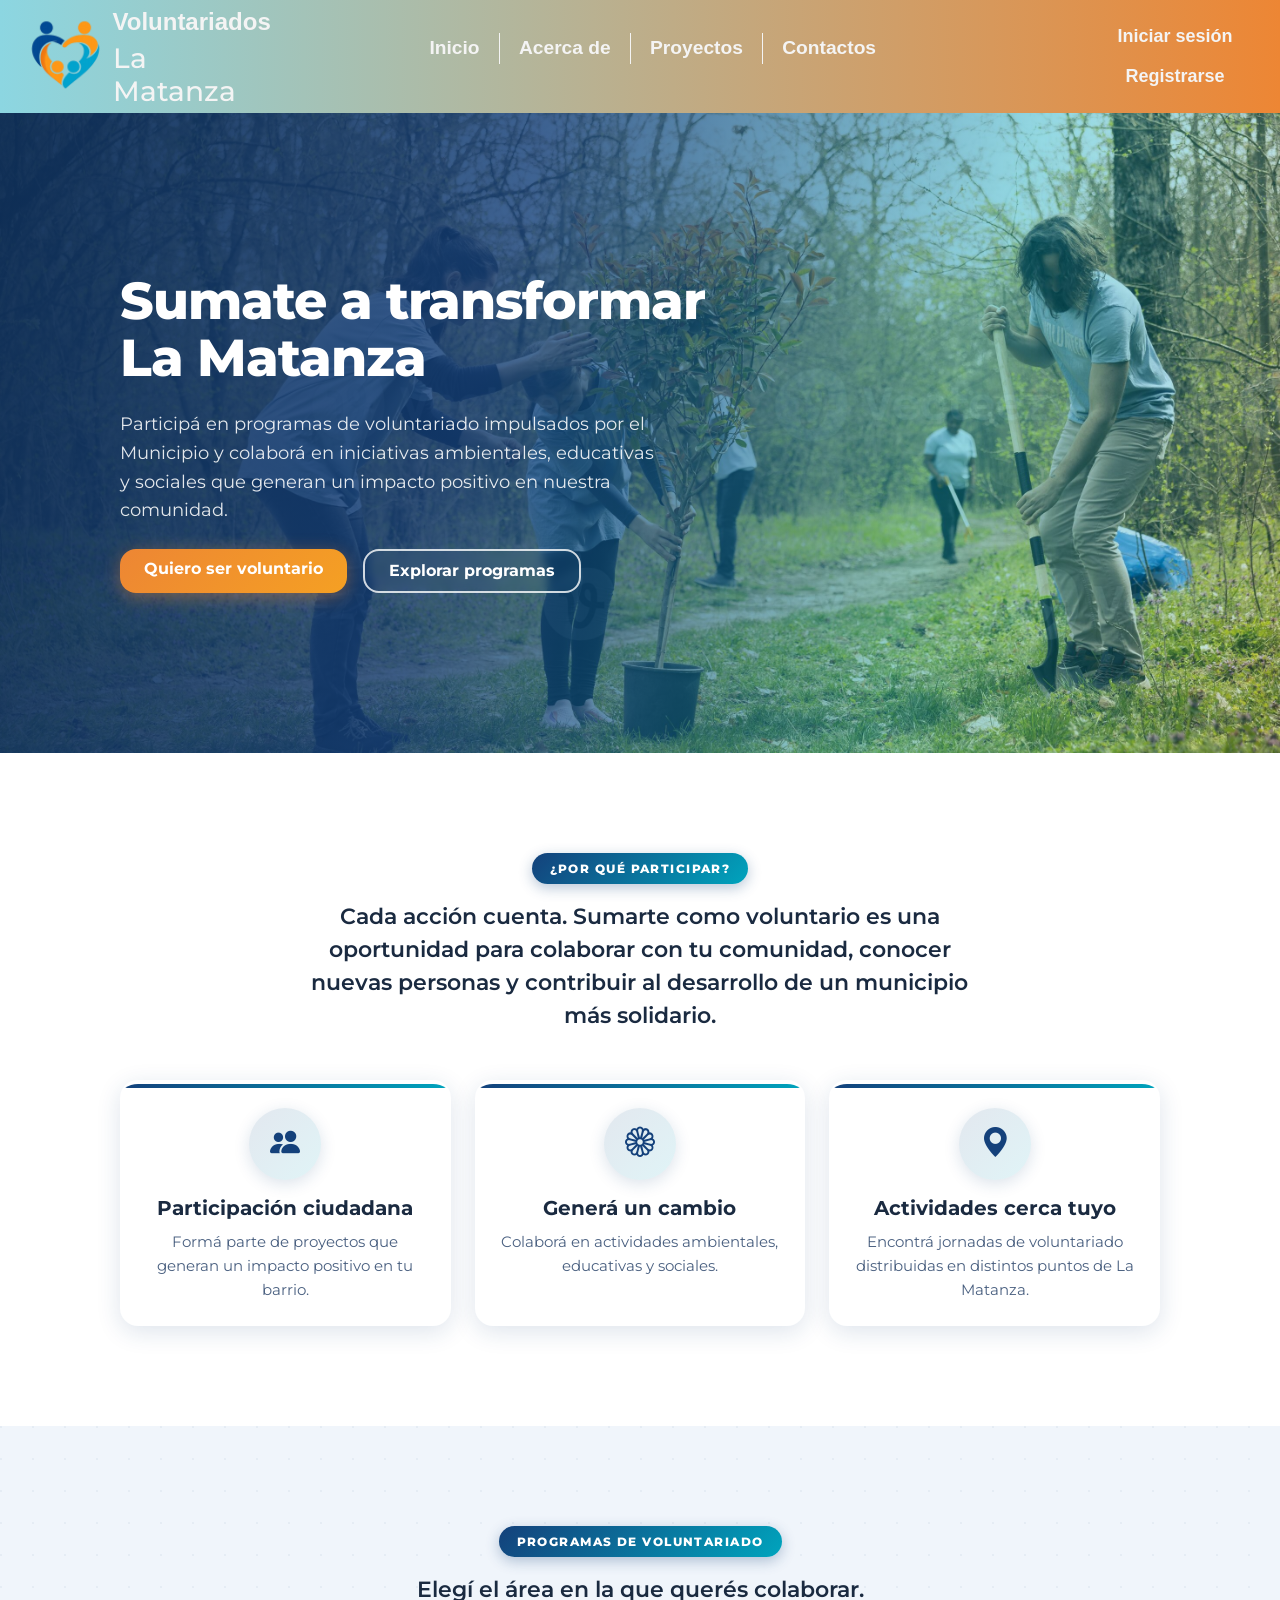
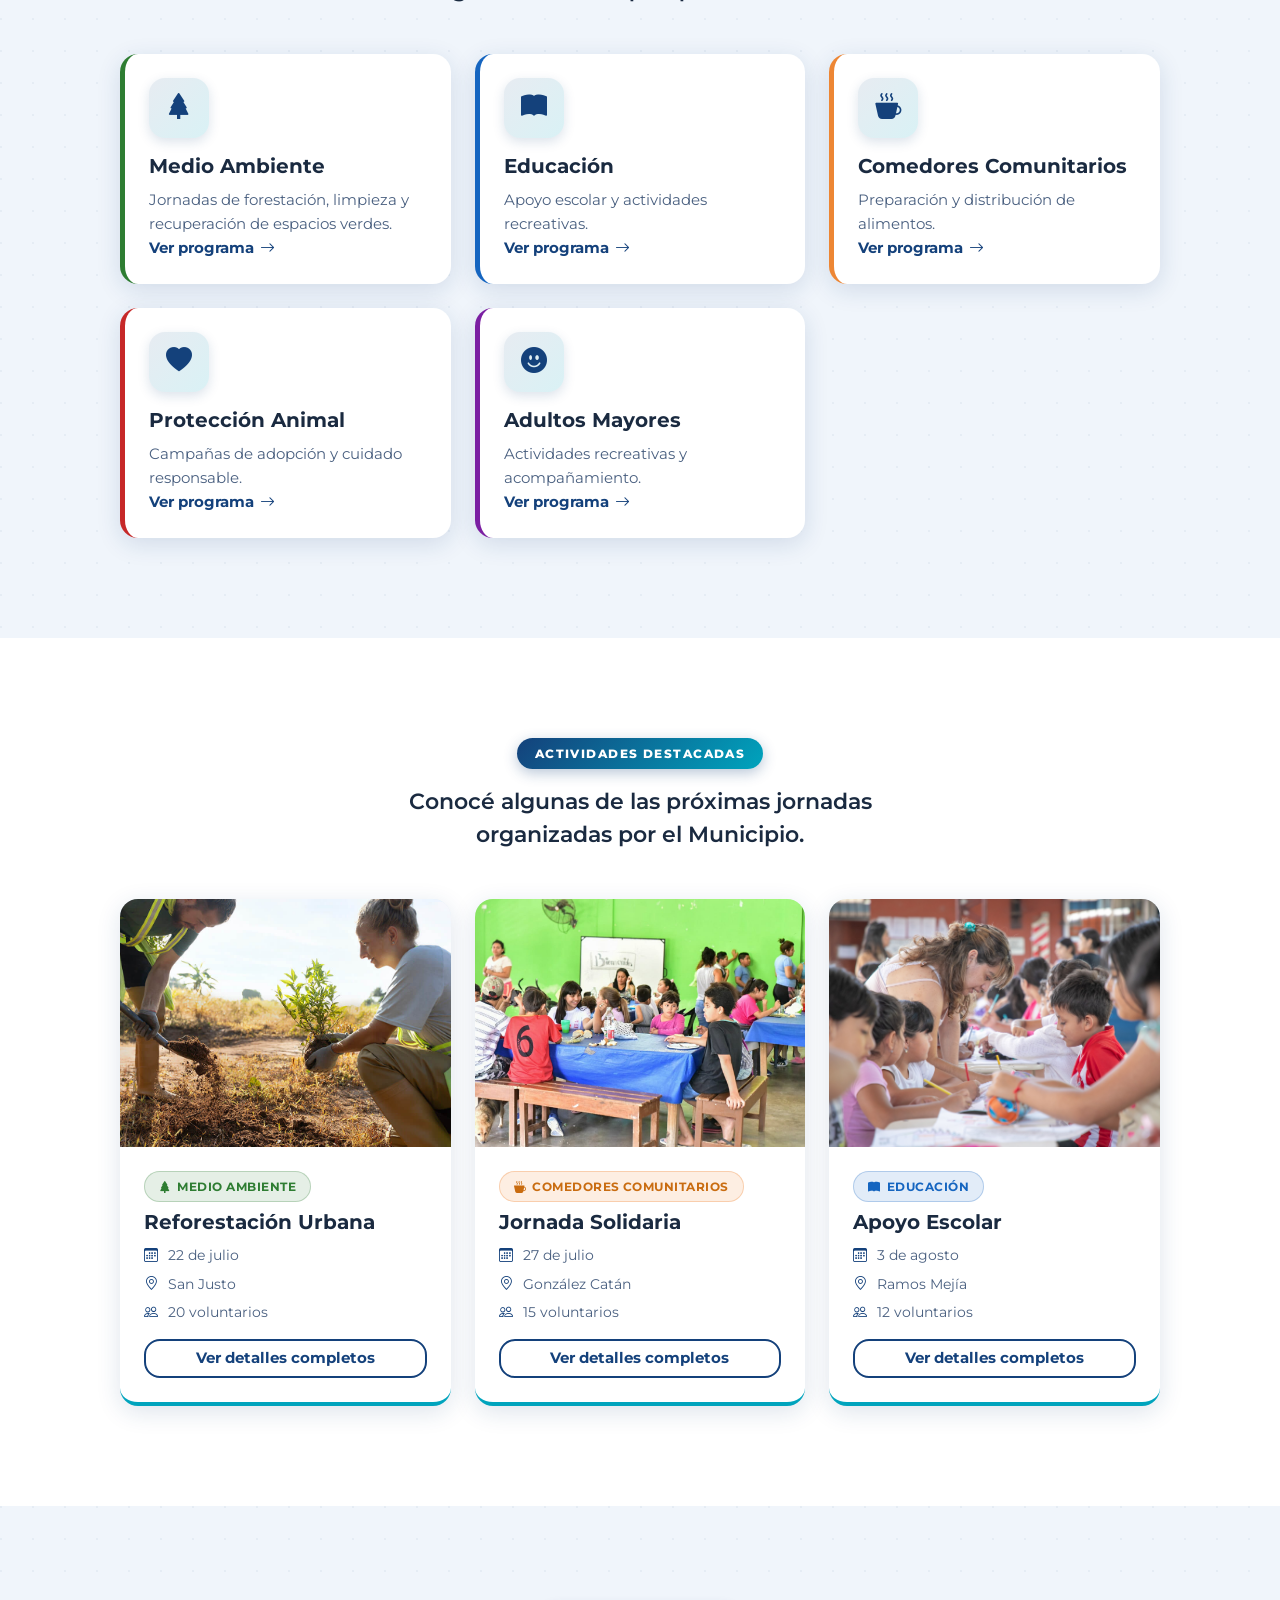
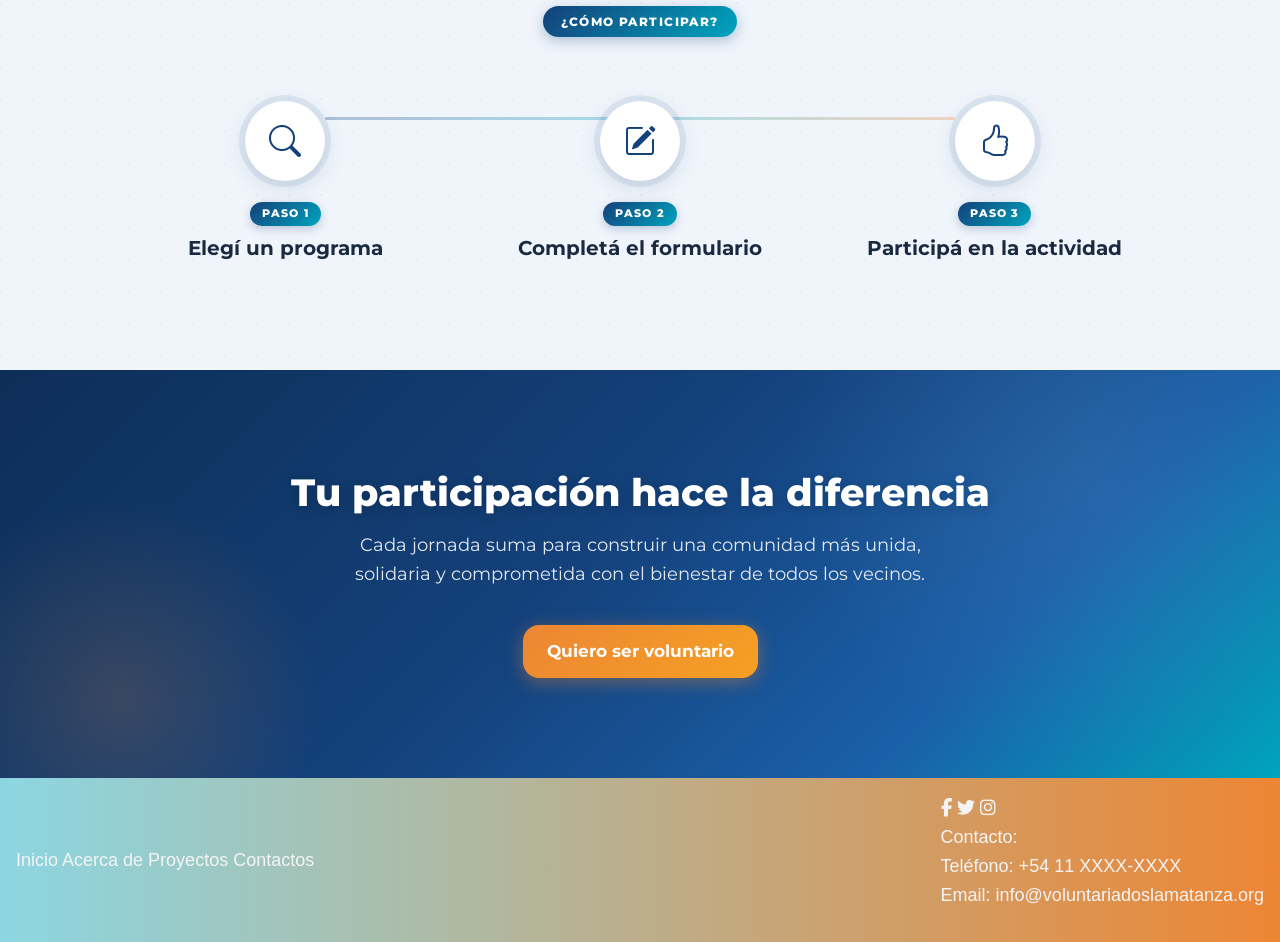
==== pages/index.html @ e0f115b1 "Merge branch 'main' into lista-programas" ====
<!DOCTYPE html>
<html lang="en">

<head>
    <meta charset="UTF-8">
    <link rel="icon" href="../img/Logo Voluntariados.png" type="image/png">
    <meta name="viewport" content="width=device-width, initial-scale=1.0">
    <title>Voluntariado La Matanza | Municipio de La Matanza</title>

    <!-- Bootstrap 5.3 -->
    <link  rel="stylesheet" href="https://cdn.jsdelivr.net/npm/bootstrap@5.3.3/dist/css/bootstrap.min.css">
    <!-- Bootstrap Icons -->
    <link rel="stylesheet" href="https://cdn.jsdelivr.net/npm/bootstrap-icons@1.11.3/font/bootstrap-icons.css">
    <!-- Google Fonts: Montserrat -->
    <link rel="preconnect" href="https://fonts.googleapis.com">
    <link rel="preconnect" href="https://fonts.gstatic.com" crossorigin>
    <link rel="stylesheet" href="https://fonts.googleapis.com/css2?family=Montserrat:wght@400;500;600;700;800&display=swap">

    <link rel="stylesheet" href="https://cdnjs.cloudflare.com/ajax/libs/font-awesome/6.5.1/css/all.min.css">
    <link rel="stylesheet" href="../css/globals/globalStyles.css">
    <link rel="stylesheet" href="../css/homePage.css">
    <link rel="stylesheet" href="../css/globals/header.css">
    <link rel="stylesheet" href="../css/globals/footer.css">
    <link rel="stylesheet" href="../css/listaProgramas.css">
    <title>Voluntariados La Matanza</title>
</head>

<body>
    <header class="header">
        <div class="header-logo">
            <img class="header-logo-img" src="../img/Logo Voluntariados.png" alt="Logo de Voluntariados">
            <span class="header-logo-text">Voluntariados<h3>La Matanza</h3> </span>
        </div>
        <span class="nav-toggle"><i class="fa-solid fa-bars"></i></span>
        <nav class="header-nav">
            <ul class="header-nav-list">
                <li><a href="#">Inicio</a></li>
                <li><a href="#">Acerca de</a></li>
                <li><a href="programas.html">Proyectos</a></li>
                <li><a href="#">Contactos</a></li>
            </ul>
        </nav>
        <div class="header-user">
            <div class="header-user-actions">
                <a href="#" class="login">Iniciar sesión</a>
            </div>
            <div class="header-user-actions">
                <a href="#" class="signup">Registrarse</a>
            </div>
        </div>
    </header>
    <main>
     
   <section class="hero-section hero-section--bg">
    <!-- Imagen de fondo del Hero -->
    <div class="hero-bg img-placeholder">
      <!-- TODO: reemplazar por foto real de vecinos en jornada de voluntariado (plantando árboles / pintando escuela / comedor) -->
      <img src="../img/hero-voluntariado.jpg"
           alt="Vecinos de La Matanza plantando árboles en una jornada de voluntariado municipal"
           class="hero-bg-img"
           onerror="this.closest('.img-placeholder').classList.add('img-placeholder--fallback')">
      <div class="img-placeholder-label">
        <i class="bi bi-image"></i> Foto: vecinos en jornada de voluntariado
      </div>
    </div>
 
    <!-- Overlay, hermano de hero-bg, no hijo -->
    <div class="hero-overlay"></div>
 
    <div class="container">
      <div class="row">
        <div class="col-lg-7">
          <h1 class="hero-title hero-title--on-photo">Sumate a transformar La Matanza</h1>
          <p class="hero-text hero-text--on-photo">
            Participá en programas de voluntariado impulsados por el Municipio y colaborá en
            iniciativas ambientales, educativas y sociales que generan un impacto positivo
            en nuestra comunidad.
          </p>
          <div class="d-flex flex-wrap gap-3 mt-4">
            <a href="#inscripcion" class="btn btn-accent-vlm btn-lg rounded-4 px-4">
              Quiero ser voluntario
            </a>
            <a href="programas.html" class="btn btn-outline-vlm-on-photo btn-lg rounded-4 px-4">
              Explorar programas
            </a>
          </div>
        </div>
      </div>
    </div>
  </section>
 
  <!-- ============ SECCIÓN 2: ¿Por qué participar? ============ -->
  <section class="section-padding">
    <div class="container">
      <div class="row justify-content-center text-center mb-5">
        <div class="col-lg-8">
          <span class="section-eyebrow">¿Por qué participar?</span>
          <p class="section-lead">
            Cada acción cuenta. Sumarte como voluntario es una oportunidad para colaborar
            con tu comunidad, conocer nuevas personas y contribuir al desarrollo de un
            municipio más solidario.
          </p>
        </div>
      </div>
 
      <div class="row g-4">
        <div class="col-lg-4">
          <div class="card vlm-card h-100 border-0 shadow-sm rounded-4 p-4 text-center">
            <div class="vlm-icon-circle mx-auto mb-3">
              <i class="bi bi-people-fill"></i>
            </div>
            <h3 class="card-title-vlm">Participación ciudadana</h3>
            <p class="card-text-vlm">
              Formá parte de proyectos que generan un impacto positivo en tu barrio.
            </p>
          </div>
        </div>
        <div class="col-lg-4">
          <div class="card vlm-card h-100 border-0 shadow-sm rounded-4 p-4 text-center">
            <div class="vlm-icon-circle mx-auto mb-3">
              <i class="bi bi-flower1"></i>
            </div>
            <h3 class="card-title-vlm">Generá un cambio</h3>
            <p class="card-text-vlm">
              Colaborá en actividades ambientales, educativas y sociales.
            </p>
          </div>
        </div>
        <div class="col-lg-4">
          <div class="card vlm-card h-100 border-0 shadow-sm rounded-4 p-4 text-center">
            <div class="vlm-icon-circle mx-auto mb-3">
              <i class="bi bi-geo-alt-fill"></i>
            </div>
            <h3 class="card-title-vlm">Actividades cerca tuyo</h3>
            <p class="card-text-vlm">
              Encontrá jornadas de voluntariado distribuidas en distintos puntos de La Matanza.
            </p>
          </div>
        </div>
      </div>
    </div>
  </section>
 
  <!-- ============ SECCIÓN 3: Programas de voluntariado ============ -->
  <section class="section-padding bg-alt" id="programas">
    <div class="container">
      <div class="row justify-content-center text-center mb-5">
        <div class="col-lg-7">
          <span class="section-eyebrow">Programas de voluntariado</span>
          <p class="section-lead">Elegí el área en la que querés colaborar.</p>
        </div>
      </div>
 
      <div class="row g-4">
        <div class="col-lg-4 col-md-6">
          <div class="card vlm-program-card h-100 border-0 shadow-sm rounded-4 p-4">
            <div class="program-icon mb-3"><i class="bi bi-tree-fill"></i></div>
            <h3 class="card-title-vlm">Medio Ambiente</h3>
            <p class="card-text-vlm">
              Jornadas de forestación, limpieza y recuperación de espacios verdes.
            </p>
            <a href="#" class="program-link mt-auto">Ver programa <i class="bi bi-arrow-right"></i></a>
          </div>
        </div>
        <div class="col-lg-4 col-md-6">
          <div class="card vlm-program-card h-100 border-0 shadow-sm rounded-4 p-4">
            <div class="program-icon mb-3"><i class="bi bi-book-fill"></i></div>
            <h3 class="card-title-vlm">Educación</h3>
            <p class="card-text-vlm">
              Apoyo escolar y actividades recreativas.
            </p>
            <a href="#" class="program-link mt-auto">Ver programa <i class="bi bi-arrow-right"></i></a>
          </div>
        </div>
        <div class="col-lg-4 col-md-6">
          <div class="card vlm-program-card h-100 border-0 shadow-sm rounded-4 p-4">
            <div class="program-icon mb-3"><i class="bi bi-cup-hot-fill"></i></div>
            <h3 class="card-title-vlm">Comedores Comunitarios</h3>
            <p class="card-text-vlm">
              Preparación y distribución de alimentos.
            </p>
            <a href="#" class="program-link mt-auto">Ver programa <i class="bi bi-arrow-right"></i></a>
          </div>
        </div>
        <div class="col-lg-4 col-md-6">
          <div class="card vlm-program-card h-100 border-0 shadow-sm rounded-4 p-4">
            <div class="program-icon mb-3"><i class="bi bi-heart-fill"></i></div>
            <h3 class="card-title-vlm">Protección Animal</h3>
            <p class="card-text-vlm">
              Campañas de adopción y cuidado responsable.
            </p>
            <a href="#" class="program-link mt-auto">Ver programa <i class="bi bi-arrow-right"></i></a>
          </div>
        </div>
        <div class="col-lg-4 col-md-6">
          <div class="card vlm-program-card h-100 border-0 shadow-sm rounded-4 p-4">
            <div class="program-icon mb-3"><i class="bi bi-emoji-smile-fill"></i></div>
            <h3 class="card-title-vlm">Adultos Mayores</h3>
            <p class="card-text-vlm">
              Actividades recreativas y acompañamiento.
            </p>
            <a href="#" class="program-link mt-auto">Ver programa <i class="bi bi-arrow-right"></i></a>
          </div>
        </div>
      </div>
    </div>
  </section>
 
  <!-- ============ SECCIÓN 4: Actividades destacadas ============ -->
  <section class="section-padding">
    <div class="container">
      <div class="row justify-content-center text-center mb-5">
        <div class="col-lg-7">
          <span class="section-eyebrow">Actividades destacadas</span>
          <p class="section-lead">Conocé algunas de las próximas jornadas organizadas por el Municipio.</p>
        </div>
      </div>
 
      <div class="row g-4">
        
        <div class="col-lg-4">
          <div class="card vlm-activity-card h-100 border-0 shadow-sm rounded-4 overflow-hidden">
            <div class="ratio ratio-4x3 img-placeholder">
              <!-- TODO: reemplazar por foto real de jornada de reforestación -->
              <img src="../img/reforestacion.jpg"
                   alt="Jornada de reforestación urbana en San Justo" class="activity-img"
                   onerror="this.closest('.img-placeholder').classList.add('img-placeholder--fallback')">
              <div class="img-placeholder-label"><i class="bi bi-image"></i> Foto: reforestación</div>
            </div>
            <div class="card-body p-4">
              <span class="badge-vlm badge-vlm--ambiente mb-2"><i class="bi bi-tree-fill"></i> Medio Ambiente</span>
              <h3 class="card-title-vlm">Reforestación Urbana</h3>
              <ul class="activity-meta list-unstyled mb-3">
                <li><i class="bi bi-calendar3"></i> 22 de julio</li>
                <li><i class="bi bi-geo-alt"></i> San Justo</li>
                <li><i class="bi bi-people"></i> 20 voluntarios</li>
              </ul>
              <a href="detalle-programa.html" class="btn btn-outline-vlm rounded-4 w-100 mt-auto">Ver detalles completos</a>
            </div>
          </div>
        </div>
 
        <div class="col-lg-4">
          <div class="card vlm-activity-card h-100 border-0 shadow-sm rounded-4 overflow-hidden">
            <div class="ratio ratio-4x3 img-placeholder">
              <!-- TODO: reemplazar por foto real de comedor comunitario / jornada solidaria -->
              <img src="../img/Comedor.jpeg"
                   alt="Jornada solidaria de comedor comunitario en González Catán" class="activity-img"
                   onerror="this.closest('.img-placeholder').classList.add('img-placeholder--fallback')">
              <div class="img-placeholder-label"><i class="bi bi-image"></i> Foto: jornada solidaria</div>
            </div>
            <div class="card-body p-4">
              <span class="badge-vlm badge-vlm--comedores mb-2"><i class="bi bi-cup-hot-fill"></i> Comedores Comunitarios</span>
              <h3 class="card-title-vlm">Jornada Solidaria</h3>
              <ul class="activity-meta list-unstyled mb-3">
                <li><i class="bi bi-calendar3"></i> 27 de julio</li>
                <li><i class="bi bi-geo-alt"></i> González Catán</li>
                <li><i class="bi bi-people"></i> 15 voluntarios</li>
              </ul>
              <a href="detalle-programa.html" class="btn btn-outline-vlm rounded-4 w-100 mt-auto">Ver detalles completos</a>
            </div>
          </div>
        </div>
 
        <div class="col-lg-4">
          <div class="card vlm-activity-card h-100 border-0 shadow-sm rounded-4 overflow-hidden">
            <div class="ratio ratio-4x3 img-placeholder">
              <!-- TODO: reemplazar por foto real de apoyo escolar -->
              <img src="../img/apoyo-escolar.jpeg"
                   alt="Apoyo escolar a estudiantes en Ramos Mejía" class="activity-img"
                   onerror="this.closest('.img-placeholder').classList.add('img-placeholder--fallback')">
              <div class="img-placeholder-label"><i class="bi bi-image"></i> Foto: apoyo escolar</div>
            </div>
            <div class="card-body p-4">
              <span class="badge-vlm badge-vlm--educacion mb-2"><i class="bi bi-book-fill"></i> Educación</span>
              <h3 class="card-title-vlm">Apoyo Escolar</h3>
              <ul class="activity-meta list-unstyled mb-3">
                <li><i class="bi bi-calendar3"></i> 3 de agosto</li>
                <li><i class="bi bi-geo-alt"></i> Ramos Mejía</li>
                <li><i class="bi bi-people"></i> 12 voluntarios</li>
              </ul>
              <a href="detalle-programa.html" class="btn btn-outline-vlm rounded-4 w-100 mt-auto">Ver detalles completos</a>
            </div>
          </div>
        </div>
        
      </div>
    </div>
  </section>
 
  <!-- ============ SECCIÓN 5: ¿Cómo participar? ============ -->
  <section class="section-padding bg-alt">
    <div class="container">
      <div class="row justify-content-center text-center mb-5">
        <div class="col-lg-7">
          <span class="section-eyebrow">¿Cómo participar?</span>
        </div>
      </div>
 
      <div class="row g-4 steps-row">
        <div class="col-md-4">
          <div class="step-item text-center">
            <div class="step-icon mx-auto mb-3"><i class="bi bi-search"></i></div>
            <span class="step-number">Paso 1</span>
            <h3 class="card-title-vlm">Elegí un programa</h3>
          </div>
        </div>
        <div class="col-md-4">
          <div class="step-item text-center">
            <div class="step-icon mx-auto mb-3"><i class="bi bi-pencil-square"></i></div>
            <span class="step-number">Paso 2</span>
            <h3 class="card-title-vlm">Completá el formulario</h3>
          </div>
        </div>
        <div class="col-md-4">
          <div class="step-item text-center">
            <div class="step-icon mx-auto mb-3"><i class="bi bi-hand-thumbs-up"></i></div>
            <span class="step-number">Paso 3</span>
            <h3 class="card-title-vlm">Participá en la actividad</h3>
          </div>
        </div>
      </div>
    </div>
  </section>
 
  <!-- ============ SECCIÓN FINAL: CTA ============ -->
  <section class="final-cta-section" id="inscripcion">
    <div class="container text-center">
      <h2 class="final-cta-title">Tu participación hace la diferencia</h2>
      <p class="final-cta-text">
        Cada jornada suma para construir una comunidad más unida, solidaria y comprometida
        con el bienestar de todos los vecinos.
      </p>
      <a href="#" class="btn btn-accent-vlm btn-lg rounded-4 px-4">Quiero ser voluntario</a>
    </div>
  </section>
    </main>
    <footer class="footer">
            <div class="footer-links">
                <a href="#">Inicio</a>
                <a href="#">Acerca de</a>
                <a href="#">Proyectos</a>
                <a href="#">Contactos</a>
            </div>
            <div class="footer-contacto">
                <div class="footer-contacto-social">
                <a href="#"><i class="fab fa-facebook-f"></i></a>
                <a href="#"><i class="fab fa-twitter"></i></a>
                <a href="#"><i class="fab fa-instagram"></i></a></div>
                <div class="footer-contacto-info">
                    <p>Contacto:
                        <br>Teléfono: +54 11 XXXX-XXXX
                        <br>Email: info@voluntariadoslamatanza.org
                    </p>
                </div>
            </div>
    </footer>
</body>

</html>
---- css/globals/globalStyles.css ----
body {
    font-family: "Platform-Regular", sans-serif;
    color: var(--color-texto);
    height: 100vh;
    font-size: 100%;
}
a {
    color: var(--color-texto);
    text-decoration: none;
}

:root {
    --color-texto: #f4f4f4;
    --color-fondo: #f4f4f4;
    --color-principal: #14417b;
    --color-secundario: #ed8634;
    --color-terciario: #00a4bd;
    --color-terciarioDegradado: #00a4bd73;

}

/* Celus */
@media (max-width: 480px) {
    body {
        font-size: 70%;
    }
}

/* Tablets */
@media (min-width: 481px) and (max-width: 768px) {
    body {
        font-size: 90%;
    }
}
---- css/homePage.css ----
/* ============================================================
   Voluntariado La Matanza — Estilos personalizados
   Complementan Bootstrap 5.3, no lo reemplazan.
   Paleta institucional: azul #14417b | naranja #ed8634 | turquesa #00a4bd
   ============================================================ */

main {
  --color-primario:   #14417b;
  --color-primario-dk:#0d2e57;
  --color-secundario: #ed8634;
  --color-terciario:  #00a4bd;
  --color-fondo:      #ffffff;
  --color-fondo-alt:  #f0f5fb;
  --color-texto:      #1a2a40;
  --color-texto-sec:  #4a6080;
  --color-verde:      #2e7d32;

  --shadow-sm:  0 2px 8px rgba(20, 65, 123, 0.10);
  --shadow-md:  0 6px 24px rgba(20, 65, 123, 0.14);
  --shadow-lg:  0 16px 48px rgba(20, 65, 123, 0.18);
  --shadow-card-hover: 0 20px 52px rgba(20, 65, 123, 0.22);

  --radius-card: 18px;
  --container-max: 1200px;
  --section-gap: 100px;
  --padding-lateral: 80px;
}

/* ============ BASE ============ */

* { box-sizing: border-box; }

body {
  font-size: 18px;
  line-height: 1.6;
}

main {
  font-family: 'Montserrat', sans-serif;
  color: var(--color-texto);
  background-color: var(--color-fondo);
  display: block;
}

.container {
  max-width: var(--container-max);
  padding-left: var(--padding-lateral);
  padding-right: var(--padding-lateral);
}

@media (max-width: 991.98px) {
  .container {
    padding-left: 24px;
    padding-right: 24px;
  }
}

h1, h2, h3, h4 {
  font-family: 'Montserrat', sans-serif;
  color: var(--color-texto);
  margin: 0;
}

a { text-decoration: none; }

.section-padding {
  padding-top: var(--section-gap);
  padding-bottom: var(--section-gap);
}

@media (max-width: 767.98px) {
  .section-padding {
    padding-top: 64px;
    padding-bottom: 64px;
  }
}

/* Fondo alternado con textura sutil */
.bg-alt {
  background-color: var(--color-fondo-alt);
  background-image: radial-gradient(circle at 1px 1px, rgba(20,65,123,0.05) 1px, transparent 0);
  background-size: 32px 32px;
}

/* ============ TIPOGRAFÍA ============ */

.hero-title {
  font-size: 52px;
  font-weight: 800;
  line-height: 1.1;
  letter-spacing: -1px;
  margin-bottom: 24px;
}

.hero-text {
  font-size: 18px;
  color: rgba(255,255,255,0.88);
  max-width: 540px;
}

/* Eyebrow pill con gradiente de acento */
.section-eyebrow {
  display: inline-flex;
  align-items: center;
  gap: 8px;
  font-size: 12px;
  font-weight: 800;
  letter-spacing: 0.12em;
  text-transform: uppercase;
  color: #fff;
  background: linear-gradient(135deg, var(--color-primario) 0%, var(--color-terciario) 100%);
  padding: 6px 18px;
  border-radius: 100px;
  margin-bottom: 16px;
  box-shadow: 0 4px 14px rgba(20, 65, 123, 0.3);
}

.section-lead {
  font-size: 22px;
  font-weight: 600;
  color: var(--color-texto);
  margin-bottom: 0;
  line-height: 1.5;
}

.card-title-vlm {
  font-size: 20px;
  font-weight: 700;
  margin-bottom: 10px;
  color: var(--color-texto);
}

.card-text-vlm {
  font-size: 15px;
  color: var(--color-texto-sec);
  margin-bottom: 0;
  line-height: 1.6;
}

/* ============ BOTONES ============ */

.btn-primary-vlm {
  background: linear-gradient(135deg, var(--color-primario), #1a5fa8);
  border: none;
  color: #fff;
  font-size: 16px;
  font-weight: 700;
  box-shadow: 0 4px 16px rgba(20, 65, 123, 0.35);
  transition: transform 0.2s ease, box-shadow 0.2s ease;
}
.btn-primary-vlm:hover {
  transform: translateY(-2px);
  box-shadow: 0 8px 28px rgba(20, 65, 123, 0.45);
  color: #fff;
}

.btn-outline-vlm {
  background-color: transparent;
  border: 2px solid var(--color-primario);
  color: var(--color-primario);
  font-size: 15px;
  font-weight: 700;
  transition: background-color 0.25s ease, color 0.25s ease, transform 0.2s ease, box-shadow 0.2s ease;
}
.btn-outline-vlm:hover {
  background-color: var(--color-primario);
  color: #fff;
  transform: translateY(-2px);
  box-shadow: var(--shadow-md);
}

/* Botón naranja institucional */
.btn-accent-vlm {
  background: linear-gradient(135deg, #ed8634 0%, #f5a023 100%);
  border: none;
  color: #fff;
  font-size: 16px;
  font-weight: 700;
  box-shadow: 0 4px 18px rgba(237, 134, 52, 0.42);
  transition: transform 0.2s ease, box-shadow 0.2s ease;
}
.btn-accent-vlm:hover {
  background: linear-gradient(135deg, #d6741f 0%, #ed8634 100%);
  color: #fff;
  transform: translateY(-3px);
  box-shadow: 0 10px 32px rgba(237, 134, 52, 0.52);
}

/* ============ HERO ============ */

.hero-section--bg {
  position: relative;
  isolation: isolate;
  min-height: 640px;
  display: flex;
  align-items: center;
  padding-top: 90px;
  padding-bottom: 90px;
  overflow: hidden;
}

.hero-section--bg > .container {
  position: relative;
  z-index: 3;
}

@media (max-width: 767.98px) {
  .hero-section--bg {
    min-height: 520px;
    padding-top: 56px;
    padding-bottom: 56px;
  }
  .hero-title { font-size: 34px; }
}

.hero-section--bg .hero-bg {
  position: absolute;
  inset: 0;
  z-index: 1;
}

.hero-section--bg .hero-bg-img {
  width: 100%;
  height: 100%;
  object-fit: cover;
  display: block;
}

/* Overlay degradado institucional más rico */
.hero-section--bg .hero-overlay {
  position: absolute;
  inset: 0;
  z-index: 2;
  background: linear-gradient(
    105deg,
    rgba(13, 46, 87, 0.96) 0%,
    rgba(20, 65, 123, 0.82) 38%,
    rgba(0, 164, 189, 0.42) 72%,
    rgba(0, 164, 189, 0.15) 100%
  );
}

@media (max-width: 767.98px) {
  .hero-section--bg .hero-overlay {
    background: linear-gradient(
      180deg,
      rgba(13, 46, 87, 0.55) 0%,
      rgba(13, 46, 87, 0.92) 50%,
      rgba(13, 46, 87, 0.97) 100%
    );
  }
}

.hero-title--on-photo  { color: #ffffff; }
.hero-text--on-photo   { color: rgba(255,255,255,0.88); }

.btn-outline-vlm-on-photo {
  background-color: transparent;
  border: 2px solid rgba(255,255,255,0.8);
  color: #ffffff;
  font-size: 16px;
  font-weight: 700;
  backdrop-filter: blur(4px);
  transition: background-color 0.25s ease, color 0.25s ease, transform 0.2s ease;
}
.btn-outline-vlm-on-photo:hover {
  background-color: #ffffff;
  color: var(--color-primario);
  transform: translateY(-2px);
}

.eyebrow {
  display: inline-flex;
  align-items: center;
  gap: 8px;
  background-color: rgba(255,255,255,0.14);
  color: #ffffff;
  font-size: 13px;
  font-weight: 600;
  padding: 8px 16px;
  border-radius: 100px;
  backdrop-filter: blur(6px);
  margin-bottom: 20px;
}

.hero-bg.img-placeholder--fallback { background-color: var(--color-primario); }
.hero-bg.img-placeholder--fallback .hero-bg-img { display: none; }
.hero-bg .img-placeholder-label { z-index: 1; }
.hero-bg.img-placeholder--fallback .img-placeholder-label { color: rgba(255,255,255,0.85); }
.hero-bg.img-placeholder--fallback .img-placeholder-label i { color: rgba(255,255,255,0.6); }

/* ============ CARDS GENERALES — sección "Por qué participar" ============ */

.vlm-card {
  background: #ffffff;
  border-radius: var(--radius-card) !important;
  box-shadow: var(--shadow-md) !important;
  transition: transform 0.28s cubic-bezier(.34,1.56,.64,1), box-shadow 0.28s ease;
  border-top: 4px solid transparent !important;
  position: relative;
  overflow: hidden;
}

/* Borde superior animado con gradiente */
.vlm-card::before {
  content: '';
  position: absolute;
  top: 0; left: 0; right: 0;
  height: 4px;
  background: linear-gradient(90deg, var(--color-primario), var(--color-terciario));
  border-radius: var(--radius-card) var(--radius-card) 0 0;
}

.vlm-card:hover {
  transform: translateY(-8px);
  box-shadow: var(--shadow-card-hover) !important;
}

/* Cada card tiene su propio color de acento */
.vlm-card:nth-child(1)::before { background: linear-gradient(90deg, #14417b, #00a4bd); }
.vlm-card:nth-child(2)::before { background: linear-gradient(90deg, #ed8634, #f5c842); }
.vlm-card:nth-child(3)::before { background: linear-gradient(90deg, #00a4bd, #2e7d32); }

/* Círculo de ícono mejorado */
.vlm-icon-circle {
  width: 72px;
  height: 72px;
  border-radius: 50%;
  background: linear-gradient(135deg, rgba(20,65,123,0.12) 0%, rgba(0,164,189,0.12) 100%);
  color: var(--color-primario);
  display: flex;
  align-items: center;
  justify-content: center;
  font-size: 30px;
  box-shadow: 0 4px 16px rgba(20,65,123,0.15);
  transition: transform 0.25s ease, background 0.25s ease;
}
.vlm-card:hover .vlm-icon-circle {
  background: linear-gradient(135deg, var(--color-primario), var(--color-terciario));
  color: #fff;
  transform: scale(1.1);
}

/* ============ PROGRAMAS (Sección 3) ============ */

.vlm-program-card {
  display: flex;
  flex-direction: column;
  background: #ffffff;
  border-radius: var(--radius-card) !important;
  box-shadow: var(--shadow-md) !important;
  transition: transform 0.28s cubic-bezier(.34,1.56,.64,1), box-shadow 0.28s ease;
  border-left: 5px solid var(--color-terciario) !important;
  position: relative;
  overflow: hidden;
}

/* Color de borde lateral por categoría (nth-child del contenedor) */
.row .col-lg-4:nth-child(1) .vlm-program-card,
.row .col-md-6:nth-child(1) .vlm-program-card { border-left-color: #2e7d32 !important; }
.row .col-lg-4:nth-child(2) .vlm-program-card,
.row .col-md-6:nth-child(2) .vlm-program-card { border-left-color: #1565c0 !important; }
.row .col-lg-4:nth-child(3) .vlm-program-card,
.row .col-md-6:nth-child(3) .vlm-program-card { border-left-color: #ed8634 !important; }
.row .col-lg-4:nth-child(4) .vlm-program-card,
.row .col-md-6:nth-child(4) .vlm-program-card { border-left-color: #c62828 !important; }
.row .col-lg-4:nth-child(5) .vlm-program-card,
.row .col-md-6:nth-child(5) .vlm-program-card { border-left-color: #7b1fa2 !important; }

.vlm-program-card:hover {
  transform: translateY(-8px) translateX(3px);
  box-shadow: var(--shadow-card-hover) !important;
}

/* Fondo sutil al pasar el cursor */
.vlm-program-card::after {
  content: '';
  position: absolute;
  inset: 0;
  background: linear-gradient(135deg, rgba(20,65,123,0.04), rgba(0,164,189,0.04));
  opacity: 0;
  transition: opacity 0.3s ease;
  pointer-events: none;
}
.vlm-program-card:hover::after { opacity: 1; }

/* Ícono de programa mejorado */
.program-icon {
  width: 60px;
  height: 60px;
  border-radius: 16px;
  background: linear-gradient(135deg, rgba(20,65,123,0.1), rgba(0,164,189,0.15));
  color: var(--color-primario);
  display: flex;
  align-items: center;
  justify-content: center;
  font-size: 26px;
  box-shadow: 0 4px 12px rgba(20,65,123,0.15);
  transition: transform 0.25s ease, background 0.25s ease, color 0.25s ease;
}
.vlm-program-card:hover .program-icon {
  background: linear-gradient(135deg, var(--color-primario), var(--color-terciario));
  color: #fff;
  transform: scale(1.12);
  box-shadow: 0 8px 24px rgba(20,65,123,0.3);
}

.program-link {
  color: var(--color-primario);
  font-weight: 700;
  font-size: 15px;
  display: inline-flex;
  align-items: center;
  gap: 6px;
  transition: gap 0.2s ease, color 0.2s ease;
}
.program-link:hover {
  gap: 12px;
  color: var(--color-terciario);
}

/* ============ ACTIVIDADES DESTACADAS (Sección 4) ============ */

.vlm-activity-card {
  background: #ffffff;
  border-radius: var(--radius-card) !important;
  box-shadow: var(--shadow-md) !important;
  transition: transform 0.28s cubic-bezier(.34,1.56,.64,1), box-shadow 0.28s ease;
  border-bottom: 4px solid var(--color-terciario) !important;
}
.vlm-activity-card:hover {
  transform: translateY(-8px);
  box-shadow: var(--shadow-card-hover) !important;
}

.activity-img {
  width: 100%;
  height: 100%;
  object-fit: cover;
  transition: transform 0.4s ease;
}
.vlm-activity-card:hover .activity-img {
  transform: scale(1.05);
}

/* Badge de categoría — base */
.badge-vlm {
  display: inline-flex;
  align-items: center;
  gap: 6px;
  font-size: 12px;
  font-weight: 700;
  padding: 5px 14px;
  border-radius: 100px;
  letter-spacing: 0.04em;
  text-transform: uppercase;
  border: 1px solid transparent;
}

/* 🌳 Medio Ambiente → verde */
.badge-vlm--ambiente {
  background: rgba(46, 125, 50, 0.12);
  color: #2e7d32;
  border-color: rgba(46, 125, 50, 0.25);
}

/* ☕ Comedores Comunitarios → naranja */
.badge-vlm--comedores {
  background: rgba(237, 134, 52, 0.14);
  color: #c96c10;
  border-color: rgba(237, 134, 52, 0.3);
}

/* 📚 Educación → azul */
.badge-vlm--educacion {
  background: rgba(21, 101, 192, 0.12);
  color: #1565c0;
  border-color: rgba(21, 101, 192, 0.25);
}

/* ❤️ Protección Animal → rojo */
.badge-vlm--animal {
  background: rgba(198, 40, 40, 0.11);
  color: #c62828;
  border-color: rgba(198, 40, 40, 0.24);
}

/* 🟣 Adultos Mayores → violeta */
.badge-vlm--mayores {
  background: rgba(123, 31, 162, 0.11);
  color: #7b1fa2;
  border-color: rgba(123, 31, 162, 0.24);
}

.activity-meta {
  display: flex;
  flex-direction: column;
  gap: 6px;
  font-size: 14px;
  color: var(--color-texto-sec);
}
.activity-meta i {
  color: var(--color-primario);
  width: 18px;
  text-align: center;
  margin-right: 6px;
}

/* ============ CÓMO PARTICIPAR (Sección 5) ============ */

.steps-row {
  position: relative;
}

/* Línea conectora entre pasos */
.steps-row::before {
  content: '';
  position: absolute;
  top: 40px;
  left: calc(16.667% + 40px);
  right: calc(16.667% + 40px);
  height: 3px;
  background: linear-gradient(90deg, var(--color-primario), var(--color-terciario), var(--color-secundario));
  border-radius: 4px;
  opacity: 0.3;
  z-index: 0;
}
@media (max-width: 767.98px) {
  .steps-row::before { display: none; }
}

.step-item {
  position: relative;
  z-index: 1;
}

.step-icon {
  width: 80px;
  height: 80px;
  border-radius: 50%;
  background: #ffffff;
  color: var(--color-primario);
  display: flex;
  align-items: center;
  justify-content: center;
  font-size: 32px;
  box-shadow: var(--shadow-md), 0 0 0 6px rgba(20,65,123,0.08);
  transition: transform 0.28s cubic-bezier(.34,1.56,.64,1), box-shadow 0.28s ease, background 0.28s ease, color 0.28s ease;
}

.step-item:nth-child(1) .step-icon { color: var(--color-primario); }
.step-item:nth-child(2) .step-icon { color: var(--color-terciario); }
.step-item:nth-child(3) .step-icon { color: var(--color-secundario); }

.step-item:hover .step-icon {
  background: linear-gradient(135deg, var(--color-primario), var(--color-terciario));
  color: #ffffff;
  transform: scale(1.1);
  box-shadow: var(--shadow-lg), 0 0 0 8px rgba(20,65,123,0.12);
}

.step-number {
  display: inline-block;
  font-size: 11px;
  font-weight: 800;
  letter-spacing: 0.1em;
  text-transform: uppercase;
  color: #ffffff;
  background: linear-gradient(135deg, var(--color-primario), var(--color-terciario));
  padding: 3px 12px;
  border-radius: 100px;
  margin-bottom: 10px;
  box-shadow: 0 3px 10px rgba(20,65,123,0.25);
}

.step-item:nth-child(2) .step-number {
  background: linear-gradient(135deg, var(--color-terciario), #0090a8);
}
.step-item:nth-child(3) .step-number {
  background: linear-gradient(135deg, var(--color-secundario), #d6741f);
}

/* ============ SECCIÓN FINAL CTA ============ */

.final-cta-section {
  background: linear-gradient(135deg, var(--color-primario-dk) 0%, var(--color-primario) 45%, #1a5fa8 75%, var(--color-terciario) 100%);
  padding-top: var(--section-gap);
  padding-bottom: var(--section-gap);
  position: relative;
  overflow: hidden;
}

/* Círculo decorativo de fondo */
.final-cta-section::before {
  content: '';
  position: absolute;
  width: 600px;
  height: 600px;
  border-radius: 50%;
  background: radial-gradient(circle, rgba(255,255,255,0.06) 0%, transparent 70%);
  top: -200px;
  right: -100px;
  pointer-events: none;
}
.final-cta-section::after {
  content: '';
  position: absolute;
  width: 400px;
  height: 400px;
  border-radius: 50%;
  background: radial-gradient(circle, rgba(237,134,52,0.18) 0%, transparent 70%);
  bottom: -120px;
  left: -80px;
  pointer-events: none;
}

@media (max-width: 767.98px) {
  .final-cta-section {
    padding-top: 64px;
    padding-bottom: 64px;
  }
}

.final-cta-title {
  font-size: 38px;
  font-weight: 800;
  color: #ffffff;
  margin-bottom: 16px;
  position: relative;
  z-index: 1;
  text-shadow: 0 2px 12px rgba(0,0,0,0.18);
}

.final-cta-text {
  font-size: 18px;
  color: rgba(255,255,255,0.88);
  max-width: 600px;
  margin: 0 auto 36px;
  position: relative;
  z-index: 1;
}

.final-cta-section .btn-accent-vlm {
  position: relative;
  z-index: 1;
  font-size: 17px;
  padding: 14px 40px;
}

/* ============ IMÁGENES PLACEHOLDER ============ */

.img-placeholder {
  position: relative;
  background: linear-gradient(135deg, #dce8f5, #e8f4f8);
}
.img-placeholder img { background-color: #dce8f5; }
.img-placeholder-label { display: none; }
.img-placeholder--fallback img { display: none; }
.img-placeholder--fallback .img-placeholder-label {
  display: flex;
  position: absolute;
  inset: 0;
  align-items: center;
  justify-content: center;
  flex-direction: column;
  gap: 8px;
  color: var(--color-texto-sec);
  font-size: 13px;
  font-weight: 600;
  text-align: center;
  padding: 16px;
}
.img-placeholder--fallback .img-placeholder-label i {
  font-size: 32px;
  color: #94a3b8;
}

/* ============ ACCESIBILIDAD ============ */

a:focus-visible,
button:focus-visible {
  outline: 3px solid var(--color-terciario);
  outline-offset: 3px;
}

@media (prefers-reduced-motion: reduce) {
  * { transition: none !important; }
}
---- css/globals/header.css ----
*{
    margin: 0;
    box-sizing: border-box;
}
.header {
    background: linear-gradient(to right, var(--color-terciarioDegradado), var(--color-secundario));
    color: var(--color-texto);
    padding: 0.5em 1em;
    display: flex;
    justify-content: space-between;
    align-items: center;
    height: 6.25em;
    font-weight: bold;
}
.header-logo {
    font-size: 1.5rem;
    display: flex;
    flex-direction: row;
    align-items: center;
    width: 15%;
    height: 100%;
}
.header-logo:hover {
    cursor: pointer;
}
.header-logo-img {
    width: 4em;
    height: 100%;
}
.header-logo-text {
    font-family: "Platform-Bold", sans-serif;
}
.nav-toggle {
    display: none;
}

.header-nav {
    display: flex;
    justify-content: center;
    margin: 0 2em;
    width: 70%;
}
.header-nav-list {
    display: flex;
    flex-direction: row;
    justify-content: center;
    list-style: none;
    font-size: 1.2rem;
    gap: 1em;
}
.header-nav-list li {
    width: auto;
    padding-right: 1em;
    border-right: 1px solid var(--color-texto);
}
.header-nav-list li:last-child {
    border-right: none;
}
.header-nav-list li a:hover{
    color: var(--color-secundario);
    transition: color 0.2s ease;
}
.header-user {
    display: flex;
    flex-direction: column;
    align-items: center;
    gap: 0.7rem;
    width: 15%;

}
.header-user-actions a:hover {
    font-size: 1.15rem;    
    transition: font-size 0.3s ease;
}

@media (max-width: 480px) {
    .header {
        flex-direction: column;
        height: auto;
        padding: 1em;
    }
    .header-logo {
        width: 100%;
        justify-content: center;
    }
    .nav-toggle {
        width: 2em;
        height: 2em;
        display: block;
        cursor: pointer;
        position: absolute;
        top: 3.8em;
        left: 1.5em;
    }
    .fa-bars {
        font-size: 2rem;
    }
    .header-nav {
        display: none;
    }
    .header-nav-list {
        flex-direction: column;
        gap: 0.5em;
    }
    .header-user {
        display: none;
    }
}
---- css/globals/footer.css ----
.footer {
    background: linear-gradient(to right, var(--color-terciarioDegradado), var(--color-secundario));
    color: var(--color-texto);
    padding: 1rem;
    display: flex;
    justify-content: space-between;
    align-items: center;
}
---- css/listaProgramas.css ----
.filtros-section {
    background-color: #ffffff;
    box-shadow: 0 4px 6px -1px rgba(0, 0, 0, 0.05);
    position: sticky;
    top: 0;
    z-index: 100;
    padding: 1.5rem 0;
}
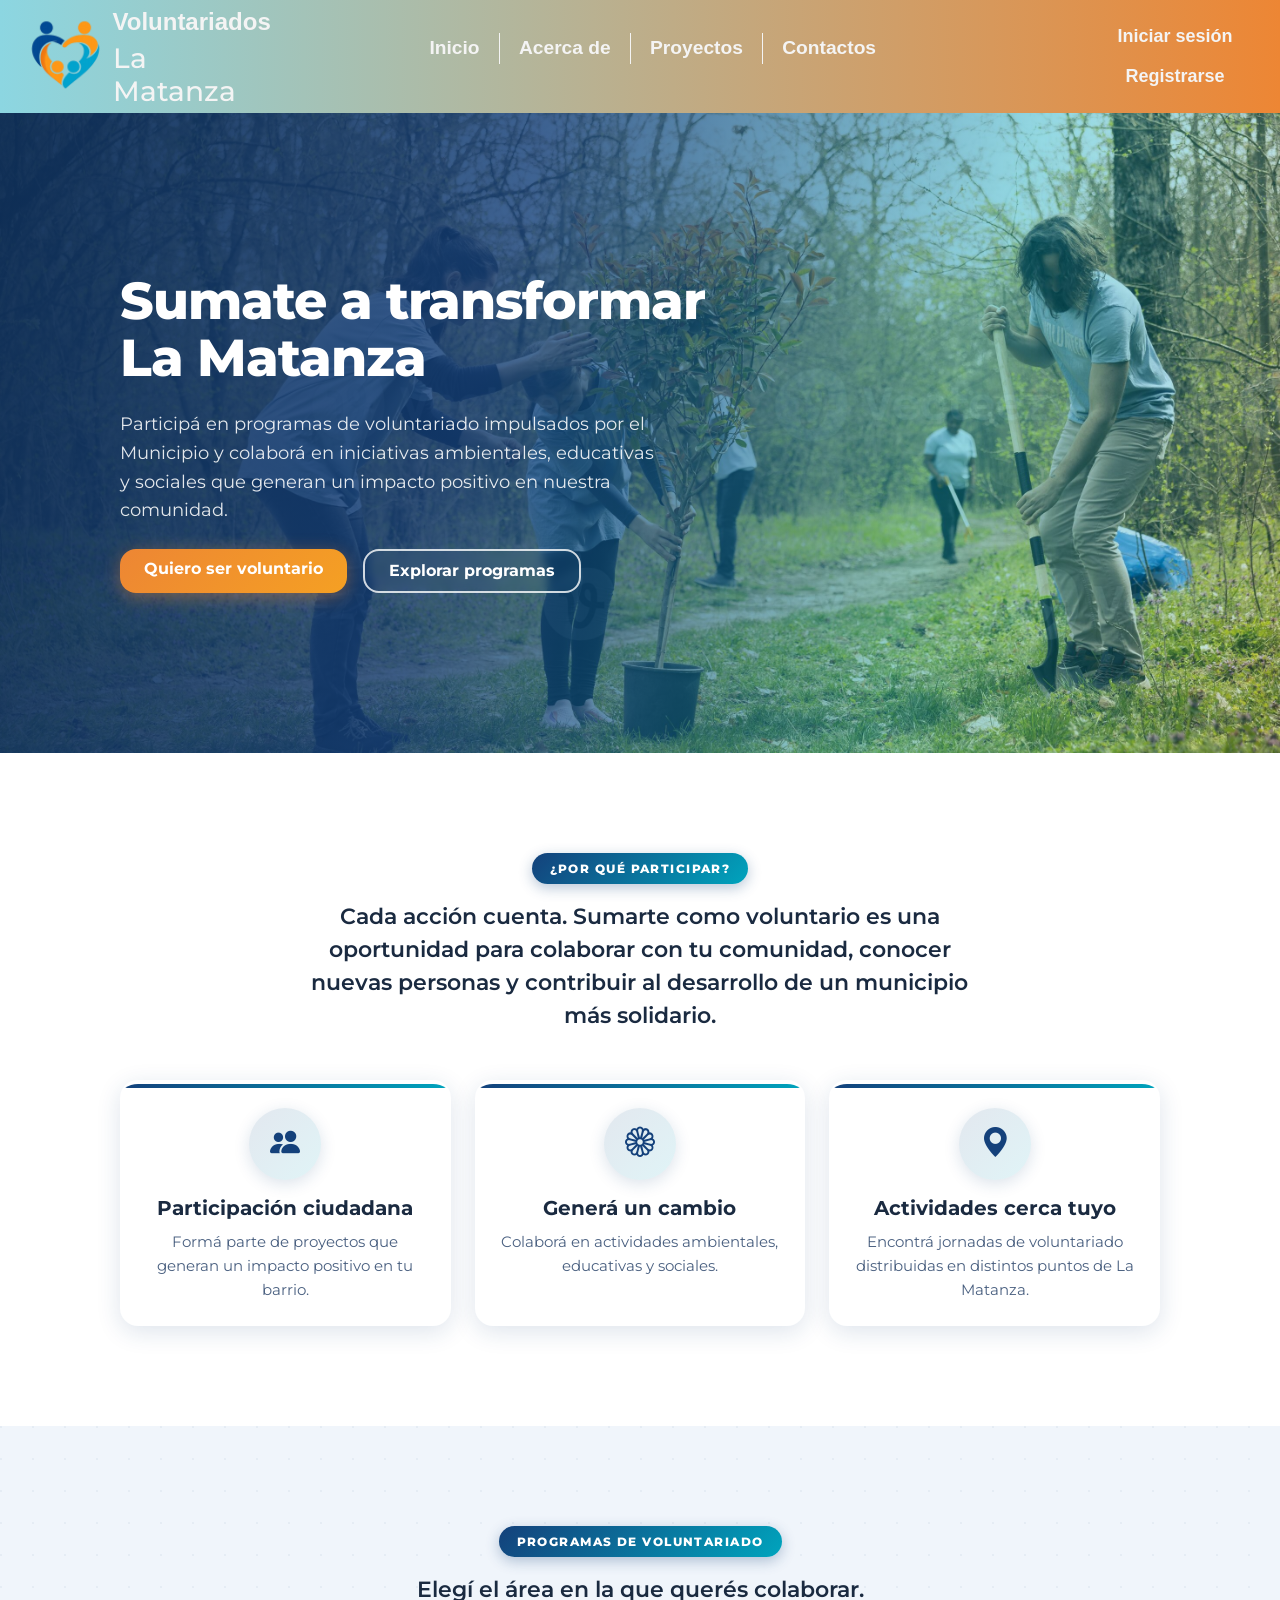
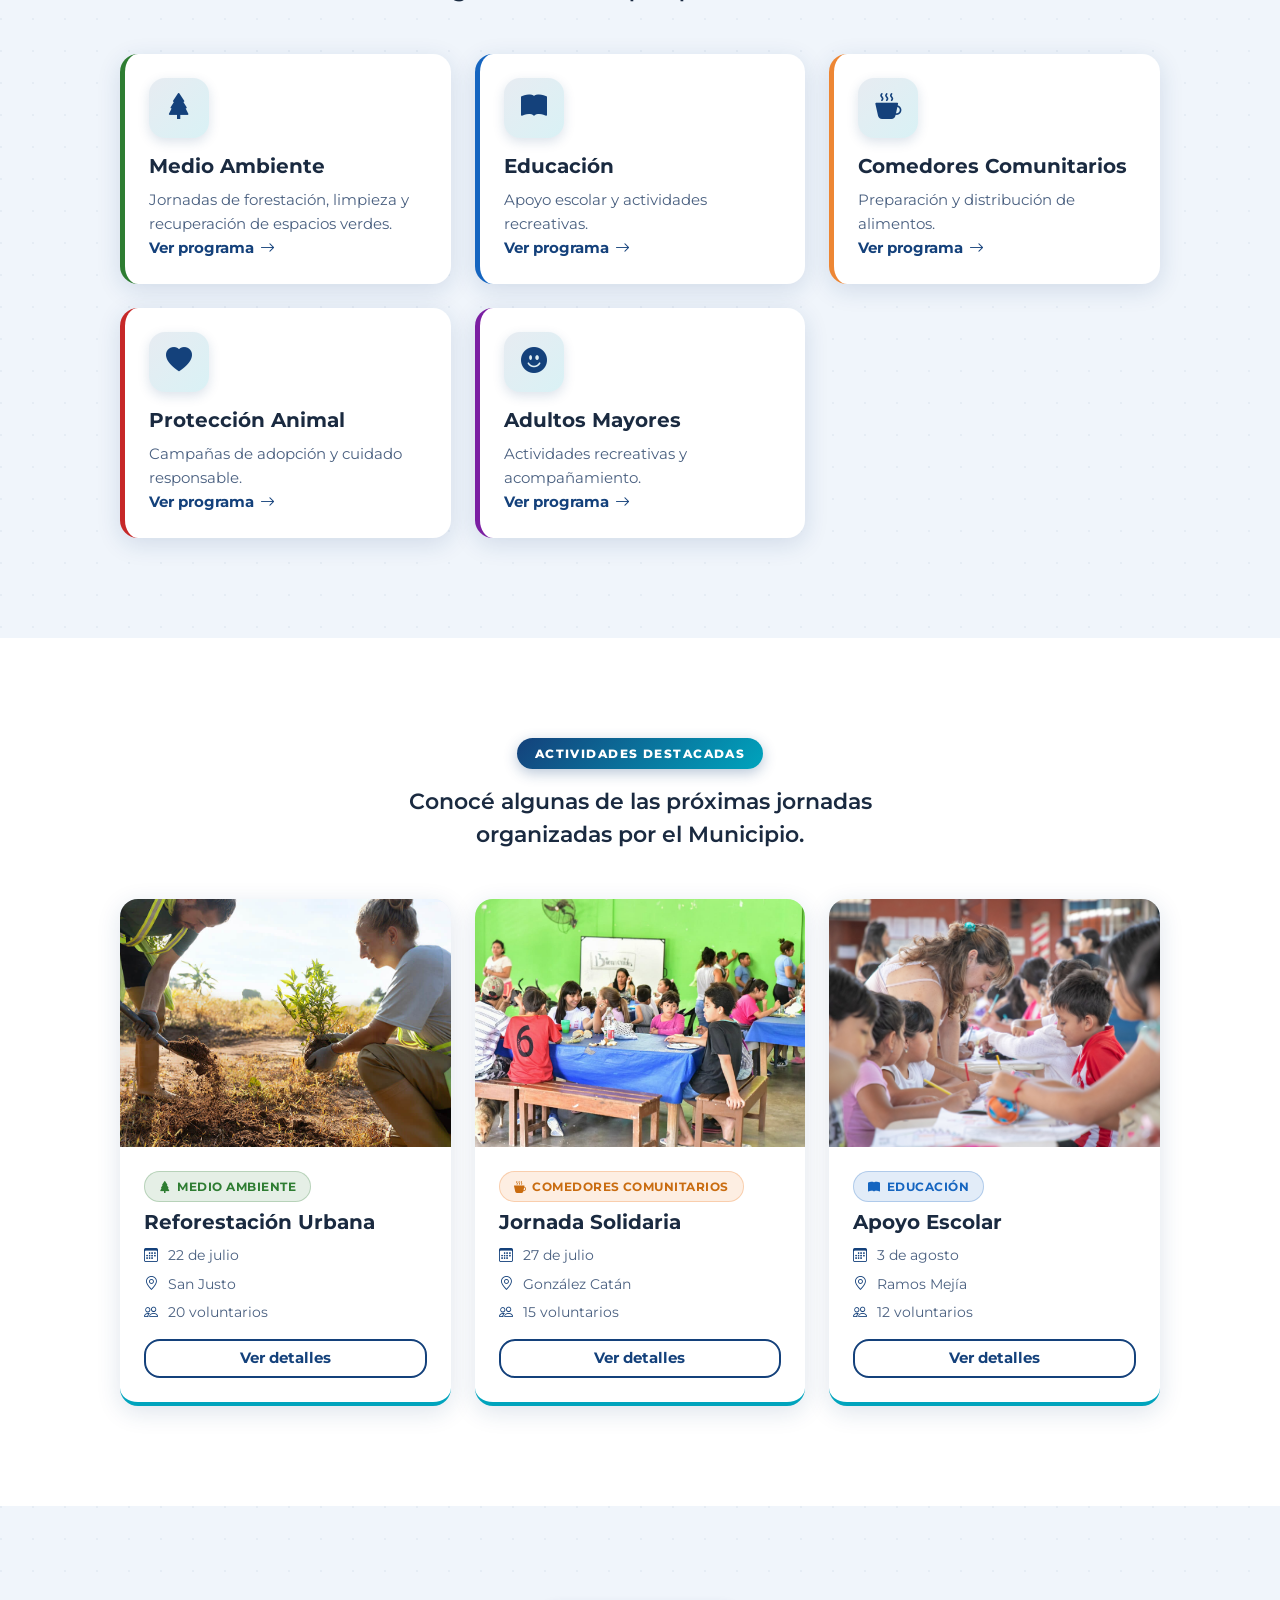
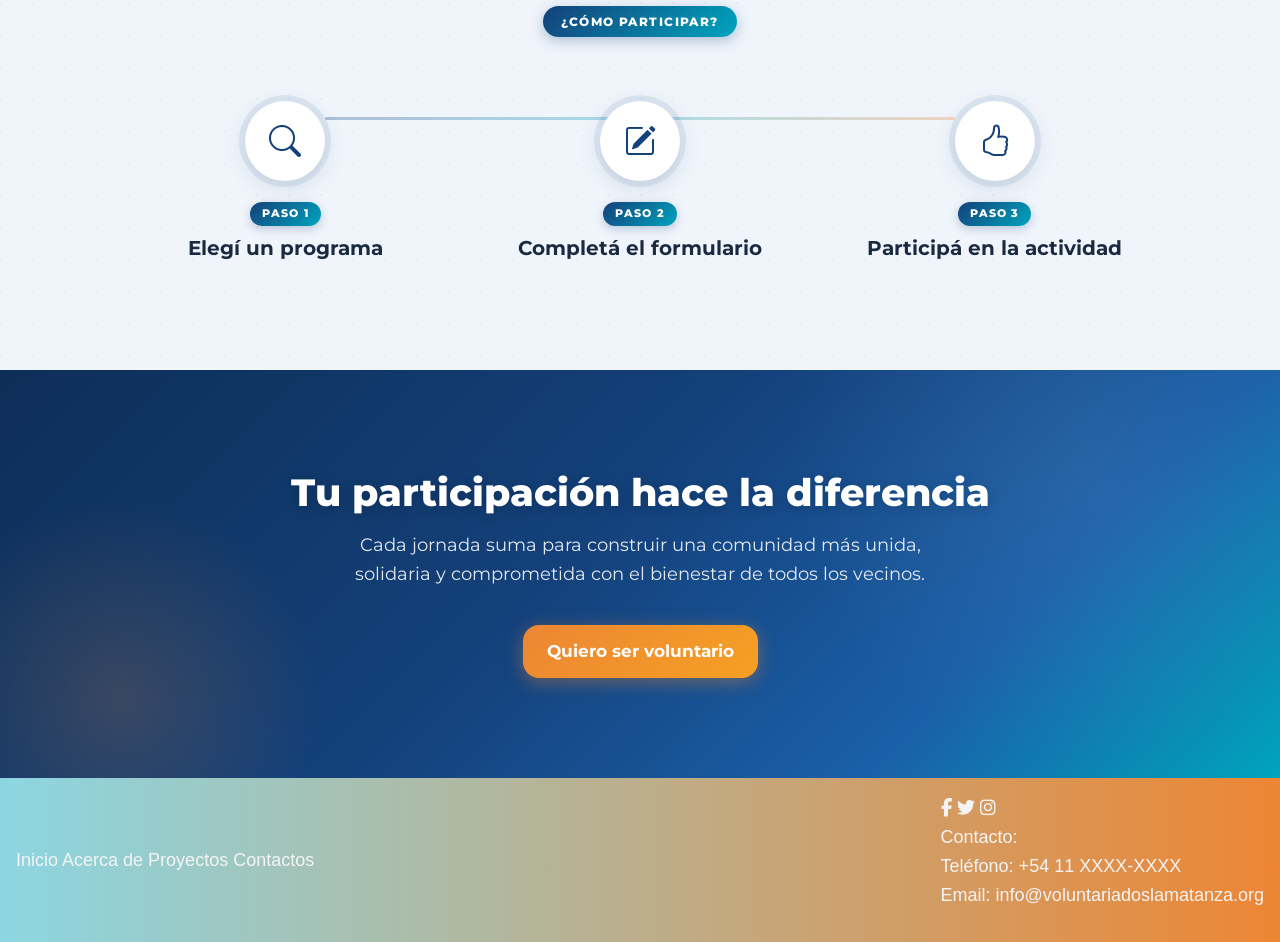
==== commit 69510593: "updates" ====
--- a/pages/index.html
+++ b/pages/index.html
@@ -34,7 +34,7 @@
         <span class="nav-toggle"><i class="fa-solid fa-bars"></i></span>
         <nav class="header-nav">
             <ul class="header-nav-list">
-                <li><a href="#">Inicio</a></li>
+                <li><a href="../pages/index.html">Inicio</a></li>
                 <li><a href="#">Acerca de</a></li>
                 <li><a href="programas.html">Proyectos</a></li>
                 <li><a href="#">Contactos</a></li>
@@ -159,7 +159,7 @@
             <p class="card-text-vlm">
               Jornadas de forestación, limpieza y recuperación de espacios verdes.
             </p>
-            <a href="#" class="program-link mt-auto">Ver programa <i class="bi bi-arrow-right"></i></a>
+            <a href="programas.html?categoria=medio ambiente" class="program-link mt-auto">Ver programa <i class="bi bi-arrow-right"></i></a>
           </div>
         </div>
         <div class="col-lg-4 col-md-6">
@@ -169,7 +169,7 @@
             <p class="card-text-vlm">
               Apoyo escolar y actividades recreativas.
             </p>
-            <a href="#" class="program-link mt-auto">Ver programa <i class="bi bi-arrow-right"></i></a>
+            <a href="programas.html?categoria=educación" class="program-link mt-auto">Ver programa <i class="bi bi-arrow-right"></i></a>
           </div>
         </div>
         <div class="col-lg-4 col-md-6">
@@ -179,7 +179,7 @@
             <p class="card-text-vlm">
               Preparación y distribución de alimentos.
             </p>
-            <a href="#" class="program-link mt-auto">Ver programa <i class="bi bi-arrow-right"></i></a>
+            <a href="programas.html?categoria=comedores comunitarios" class="program-link mt-auto">Ver programa <i class="bi bi-arrow-right"></i></a>
           </div>
         </div>
         <div class="col-lg-4 col-md-6">
@@ -189,7 +189,7 @@
             <p class="card-text-vlm">
               Campañas de adopción y cuidado responsable.
             </p>
-            <a href="#" class="program-link mt-auto">Ver programa <i class="bi bi-arrow-right"></i></a>
+            <a href="programas.html?categoria=protección animal" class="program-link mt-auto">Ver programa <i class="bi bi-arrow-right"></i></a>
           </div>
         </div>
         <div class="col-lg-4 col-md-6">
@@ -199,7 +199,7 @@
             <p class="card-text-vlm">
               Actividades recreativas y acompañamiento.
             </p>
-            <a href="#" class="program-link mt-auto">Ver programa <i class="bi bi-arrow-right"></i></a>
+            <a href="programas.html?categoria=adultos mayores" class="program-link mt-auto">Ver programa <i class="bi bi-arrow-right"></i></a>
           </div>
         </div>
       </div>
@@ -235,7 +235,7 @@
                 <li><i class="bi bi-geo-alt"></i> San Justo</li>
                 <li><i class="bi bi-people"></i> 20 voluntarios</li>
               </ul>
-              <a href="detalle-programa.html" class="btn btn-outline-vlm rounded-4 w-100 mt-auto">Ver detalles completos</a>
+              <a href="detalle-programa.html" class="btn btn-outline-vlm rounded-4 w-100 mt-auto">Ver detalles</a>
             </div>
           </div>
         </div>
@@ -257,7 +257,7 @@
                 <li><i class="bi bi-geo-alt"></i> González Catán</li>
                 <li><i class="bi bi-people"></i> 15 voluntarios</li>
               </ul>
-              <a href="detalle-programa.html" class="btn btn-outline-vlm rounded-4 w-100 mt-auto">Ver detalles completos</a>
+              <a href="detalle-programa.html" class="btn btn-outline-vlm rounded-4 w-100 mt-auto">Ver detalles</a>
             </div>
           </div>
         </div>
@@ -279,7 +279,7 @@
                 <li><i class="bi bi-geo-alt"></i> Ramos Mejía</li>
                 <li><i class="bi bi-people"></i> 12 voluntarios</li>
               </ul>
-              <a href="detalle-programa.html" class="btn btn-outline-vlm rounded-4 w-100 mt-auto">Ver detalles completos</a>
+              <a href="detalle-programa.html" class="btn btn-outline-vlm rounded-4 w-100 mt-auto">Ver detalles</a>
             </div>
           </div>
         </div>
--- a/css/homePage.css
+++ b/css/homePage.css
@@ -492,6 +492,20 @@
   border-color: rgba(123, 31, 162, 0.24);
 }
 
+/* 📦 Colecta Solidaria → ámbar */
+.badge-vlm--solidaria {
+  background: rgba(237, 134, 52, 0.12);
+  color: #b85c00;
+  border-color: rgba(237, 134, 52, 0.28);
+}
+
+/* 🏥 Salud y Prevención → rojo oscuro */
+.badge-vlm--salud {
+  background: rgba(183, 28, 28, 0.11);
+  color: #b71c1c;
+  border-color: rgba(183, 28, 28, 0.24);
+}
+
 .activity-meta {
   display: flex;
   flex-direction: column;
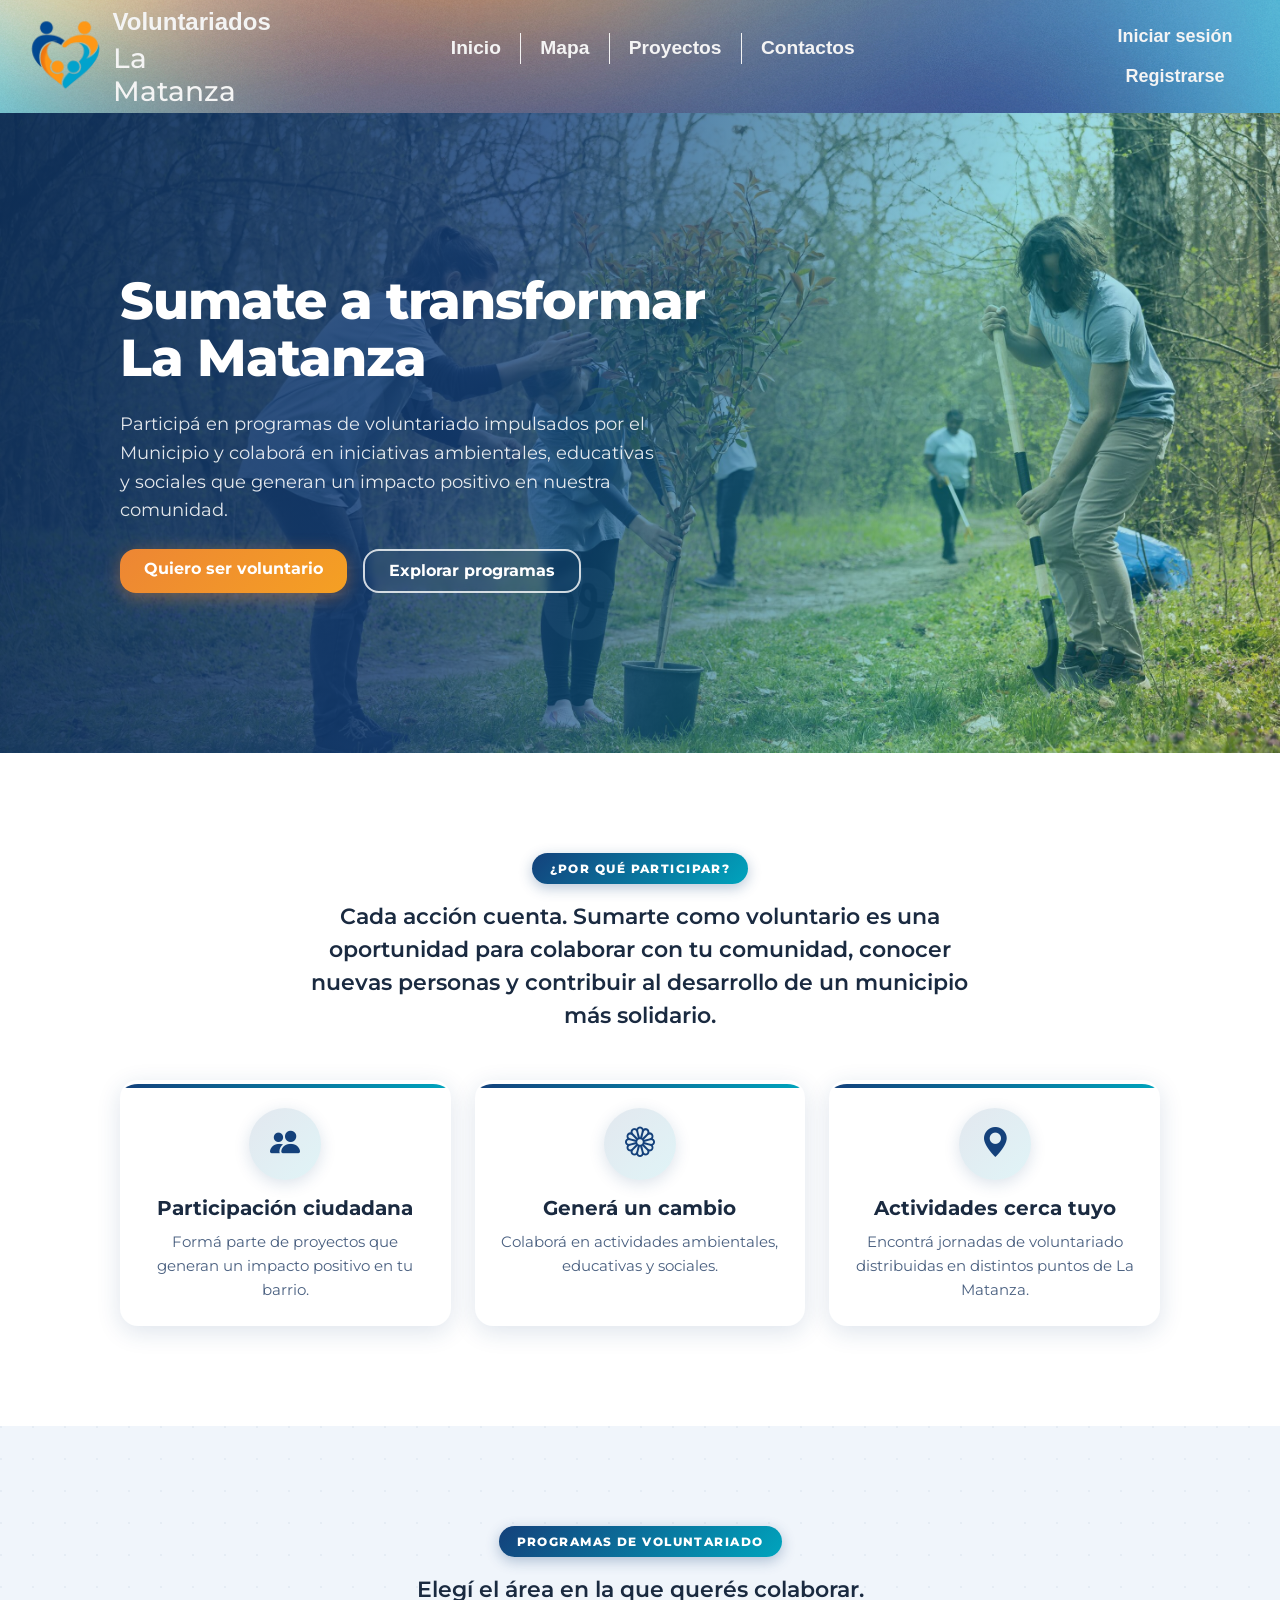
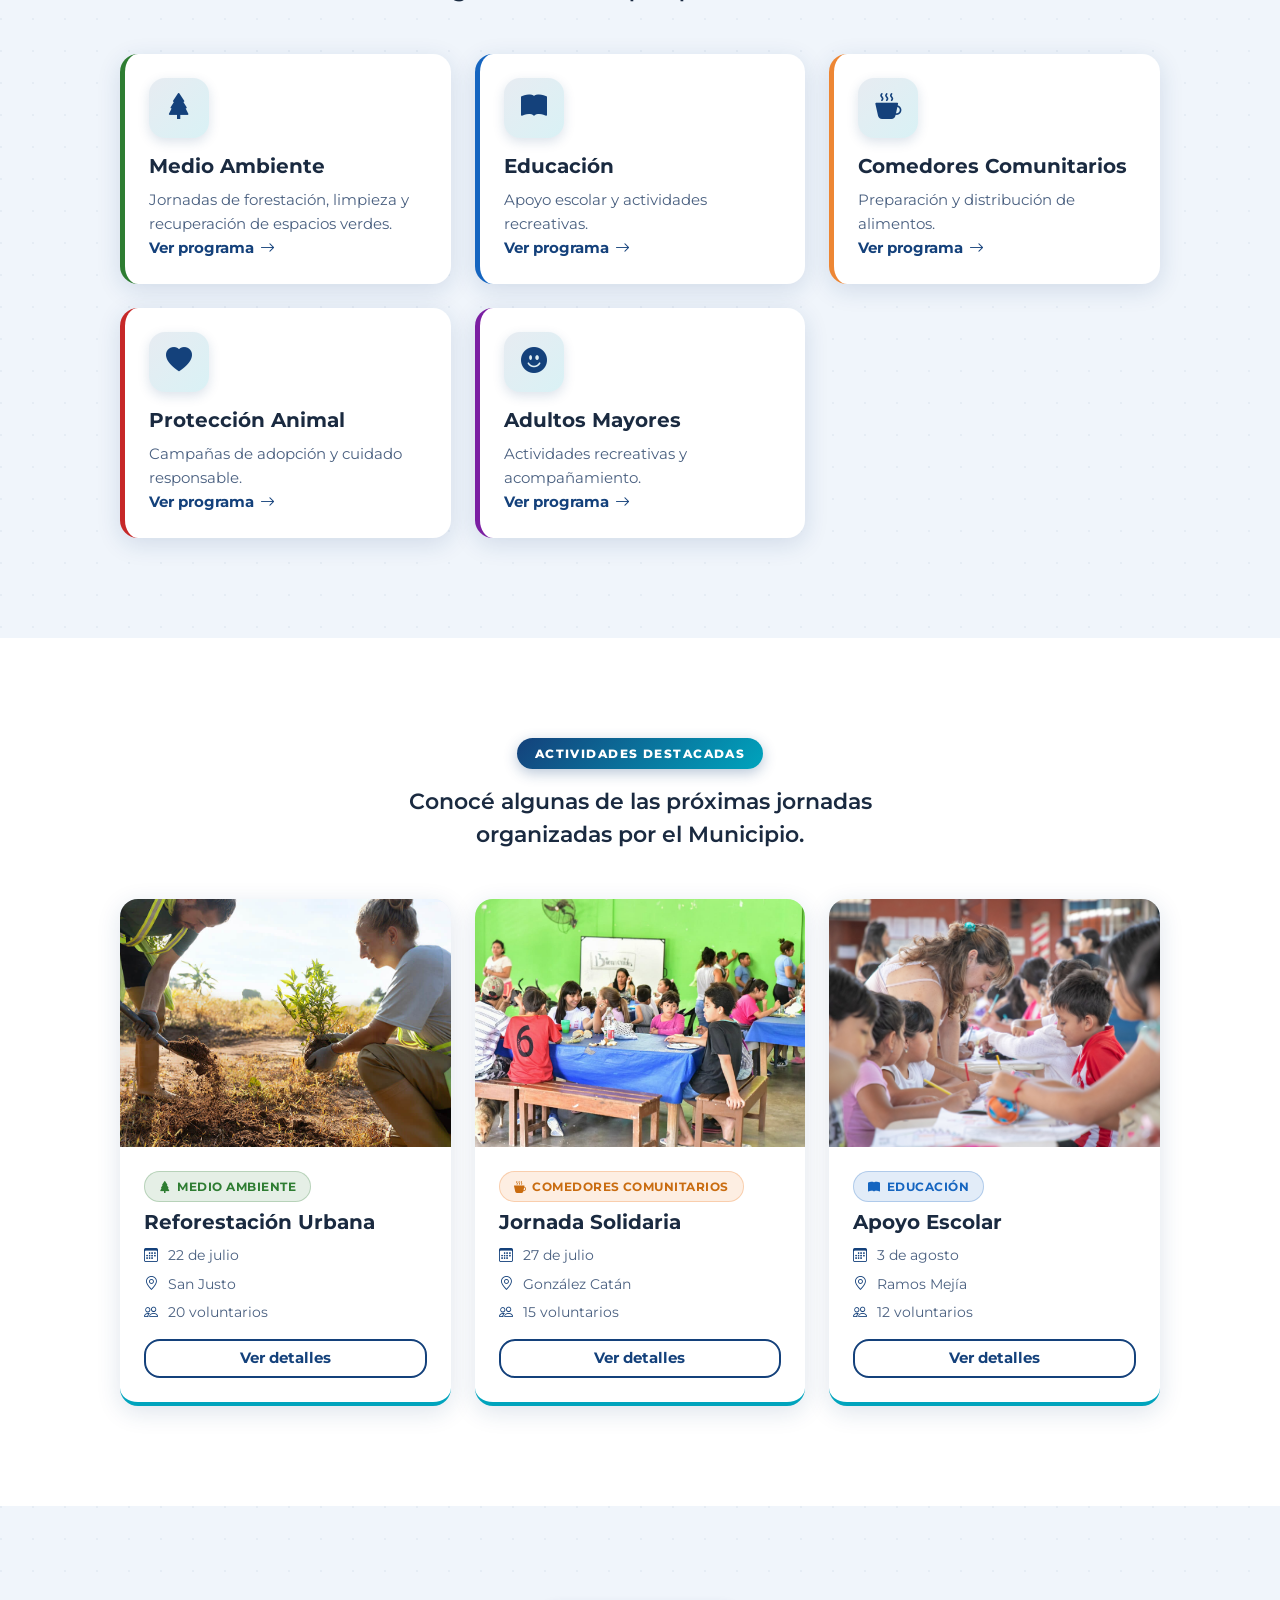
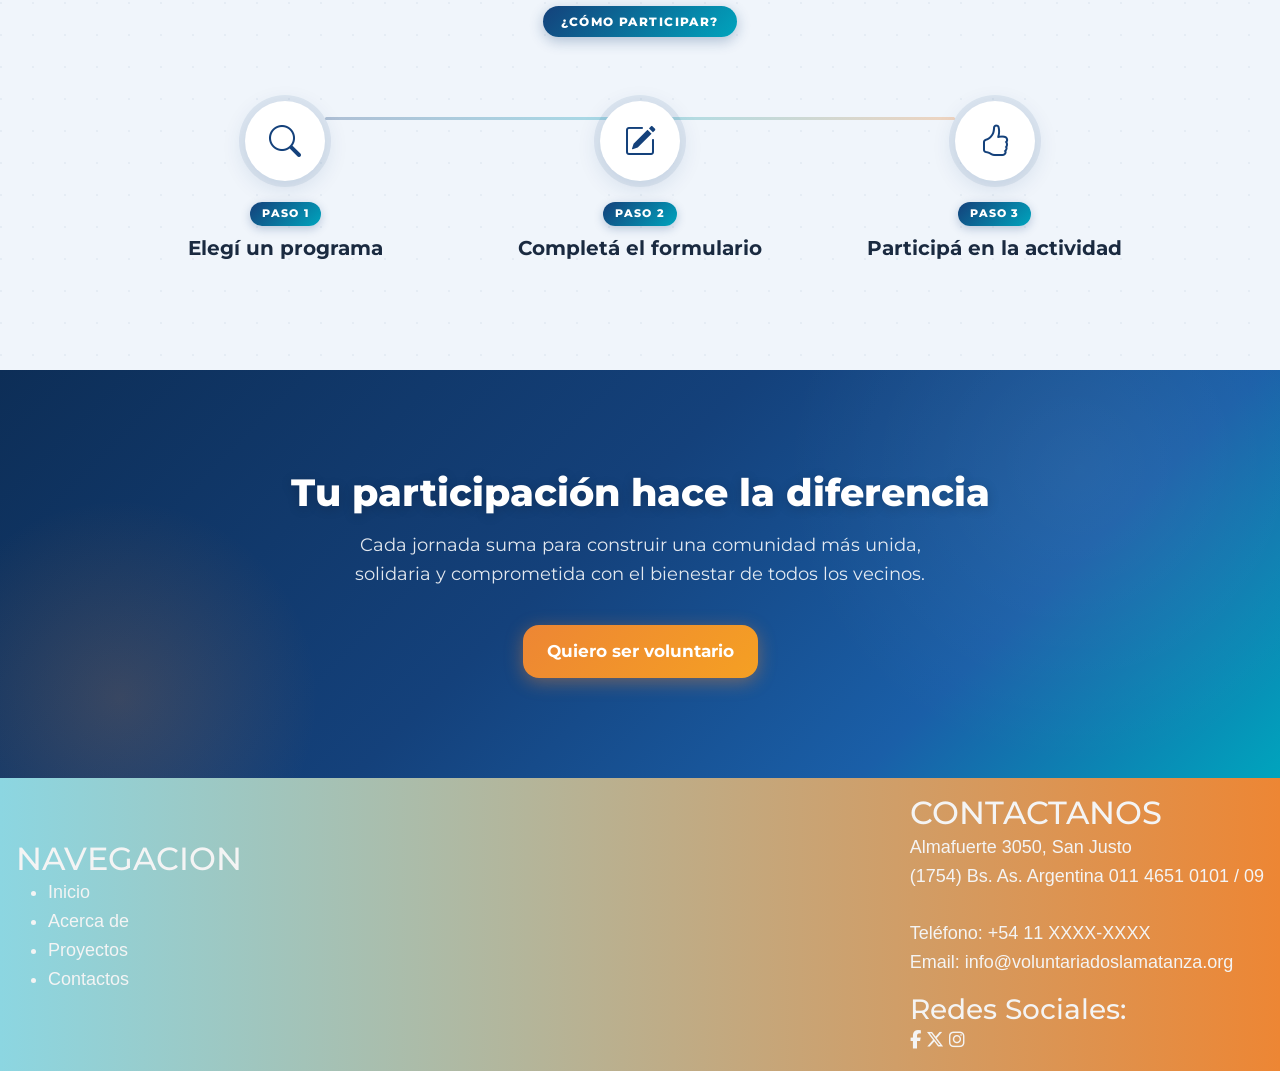
==== commit c4985f0c: "Merge branch 'main' into feature/map" ====
--- a/pages/index.html
+++ b/pages/index.html
@@ -34,9 +34,9 @@
         <span class="nav-toggle"><i class="fa-solid fa-bars"></i></span>
         <nav class="header-nav">
             <ul class="header-nav-list">
-                <li><a href="../pages/index.html">Inicio</a></li>
-                <li><a href="#">Acerca de</a></li>
-                <li><a href="programas.html">Proyectos</a></li>
+                <li><a href="./index.html">Inicio</a></li>
+                <li><a href="./map.html">Mapa</a></li>
+                <li><a href="#">Proyectos</a></li>
                 <li><a href="#">Contactos</a></li>
             </ul>
         </nav>
@@ -336,24 +336,33 @@
   </section>
     </main>
     <footer class="footer">
-            <div class="footer-links">
-                <a href="#">Inicio</a>
-                <a href="#">Acerca de</a>
-                <a href="#">Proyectos</a>
-                <a href="#">Contactos</a>
-            </div>
-            <div class="footer-contacto">
-                <div class="footer-contacto-social">
+        <div class="footer-links">
+            <h2 class="footer-titulo">NAVEGACION</h2>
+            <ul class="footer-links-list">
+                <li><a href="#">Inicio</a></li>
+                <li><a href="#">Acerca de</a></li>
+                <li><a href="#">Proyectos</a></li>
+                <li><a href="#">Contactos</a></li>
+            </ul>
+        </div>
+        <div class="footer-contacto">
+            <h2 class="footer-titulo"> CONTACTANOS </h2>
+            <div class="footer-contacto-info">
+                <a href="#">Almafuerte 3050, San Justo<br>
+                    (1754) Bs. As. Argentina
+                    011 4651 0101 / 09 </a>
+                <p>
+                    <br>Teléfono: +54 11 XXXX-XXXX
+                    <br>Email: info@voluntariadoslamatanza.org
+                </p>
+            </div>
+            <div class="footer-contacto-social">
+                <h3 class="footer-titulo">Redes Sociales:</h3>
                 <a href="#"><i class="fab fa-facebook-f"></i></a>
-                <a href="#"><i class="fab fa-twitter"></i></a>
-                <a href="#"><i class="fab fa-instagram"></i></a></div>
-                <div class="footer-contacto-info">
-                    <p>Contacto:
-                        <br>Teléfono: +54 11 XXXX-XXXX
-                        <br>Email: info@voluntariadoslamatanza.org
-                    </p>
-                </div>
-            </div>
+                <a href="#"><i class="fab fa-x-twitter"></i></a>
+                <a href="#"><i class="fab fa-instagram"></i></a>
+            </div>
+        </div>
     </footer>
 </body>
 
--- a/css/globals/header.css
+++ b/css/globals/header.css
@@ -3,7 +3,8 @@
     box-sizing: border-box;
 }
 .header {
-    background: linear-gradient(to right, var(--color-terciarioDegradado), var(--color-secundario));
+    background: url('/img/header-2025.jpg') no-repeat center center;
+    background-size: cover;
     color: var(--color-texto);
     padding: 0.5em 1em;
     display: flex;
@@ -11,6 +12,7 @@
     align-items: center;
     height: 6.25em;
     font-weight: bold;
+    
 }
 .header-logo {
     font-size: 1.5rem;
@@ -56,10 +58,6 @@
 .header-nav-list li:last-child {
     border-right: none;
 }
-.header-nav-list li a:hover{
-    color: var(--color-secundario);
-    transition: color 0.2s ease;
-}
 .header-user {
     display: flex;
     flex-direction: column;
@@ -69,6 +67,8 @@
 
 }
 .header-user-actions a:hover {
+    color: var(--color-principal);
+    transition: color 0.3s ease;
     font-size: 1.15rem;    
     transition: font-size 0.3s ease;
 }
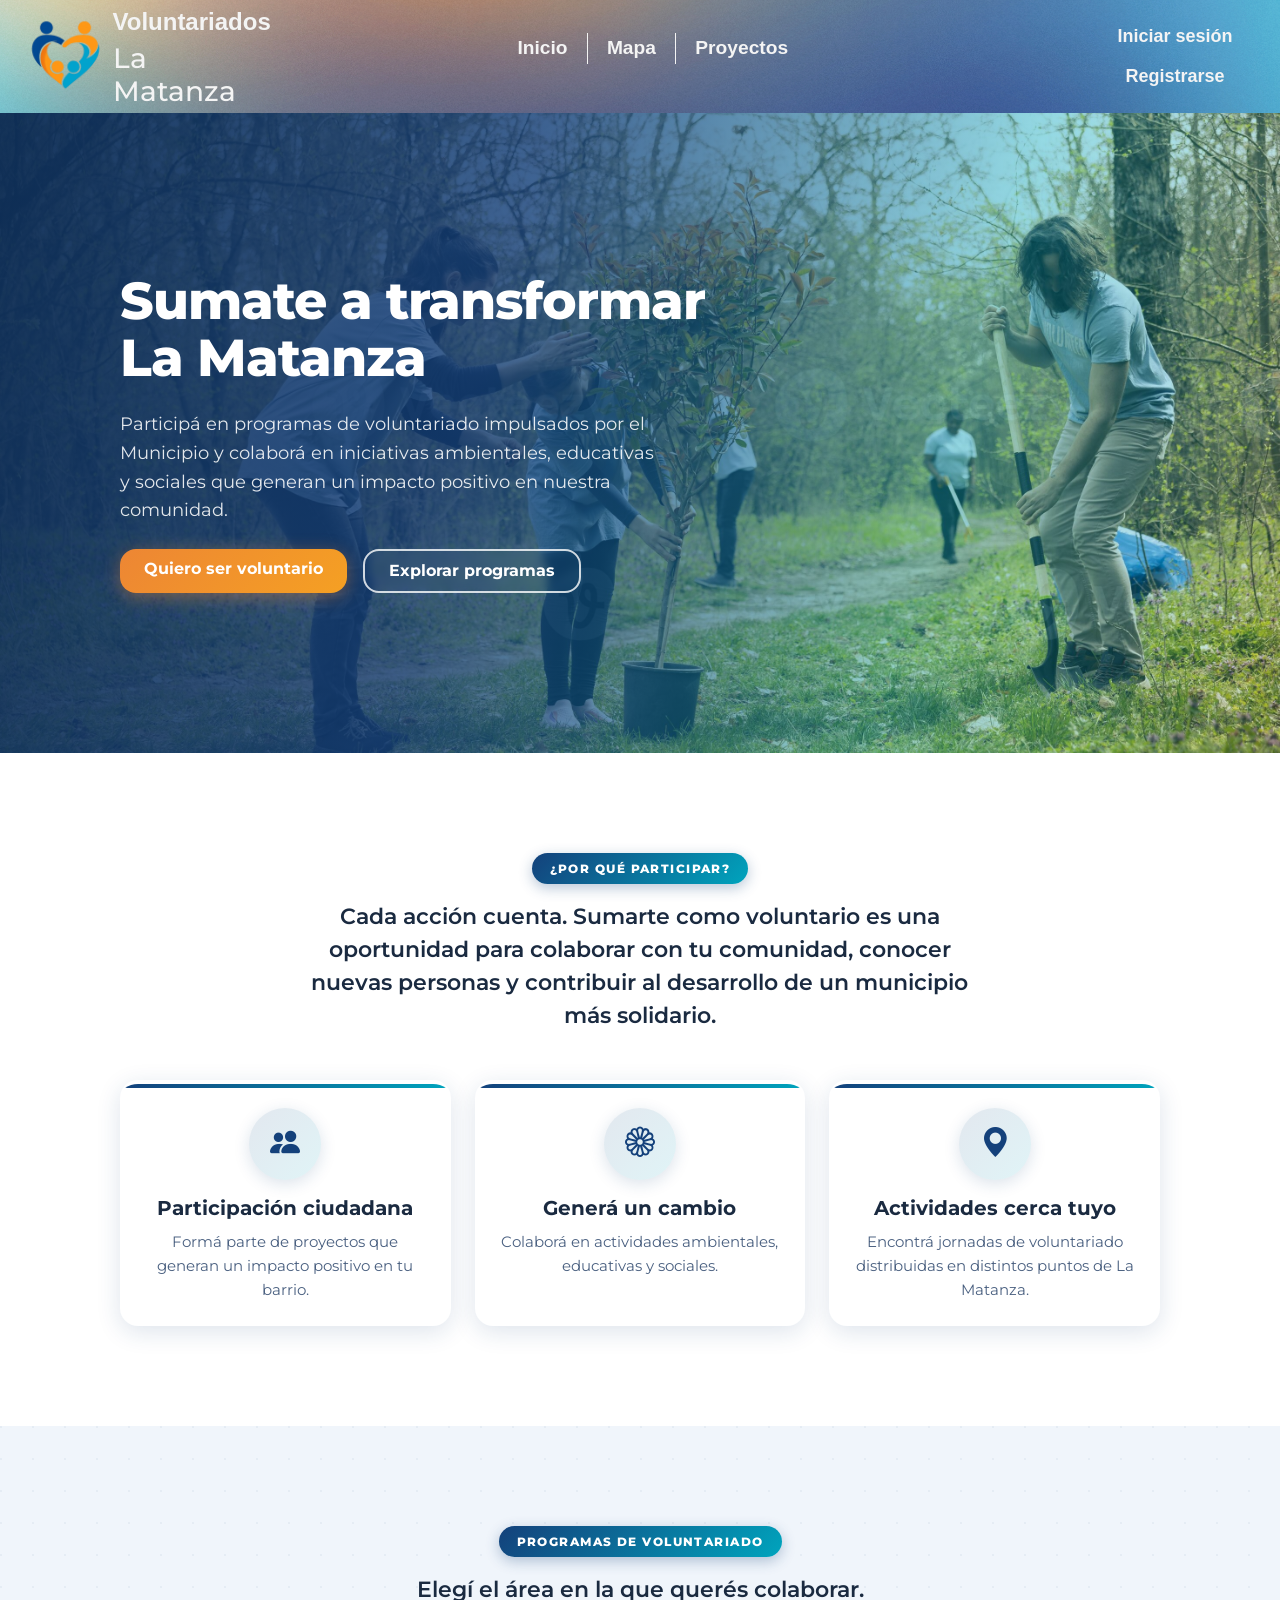
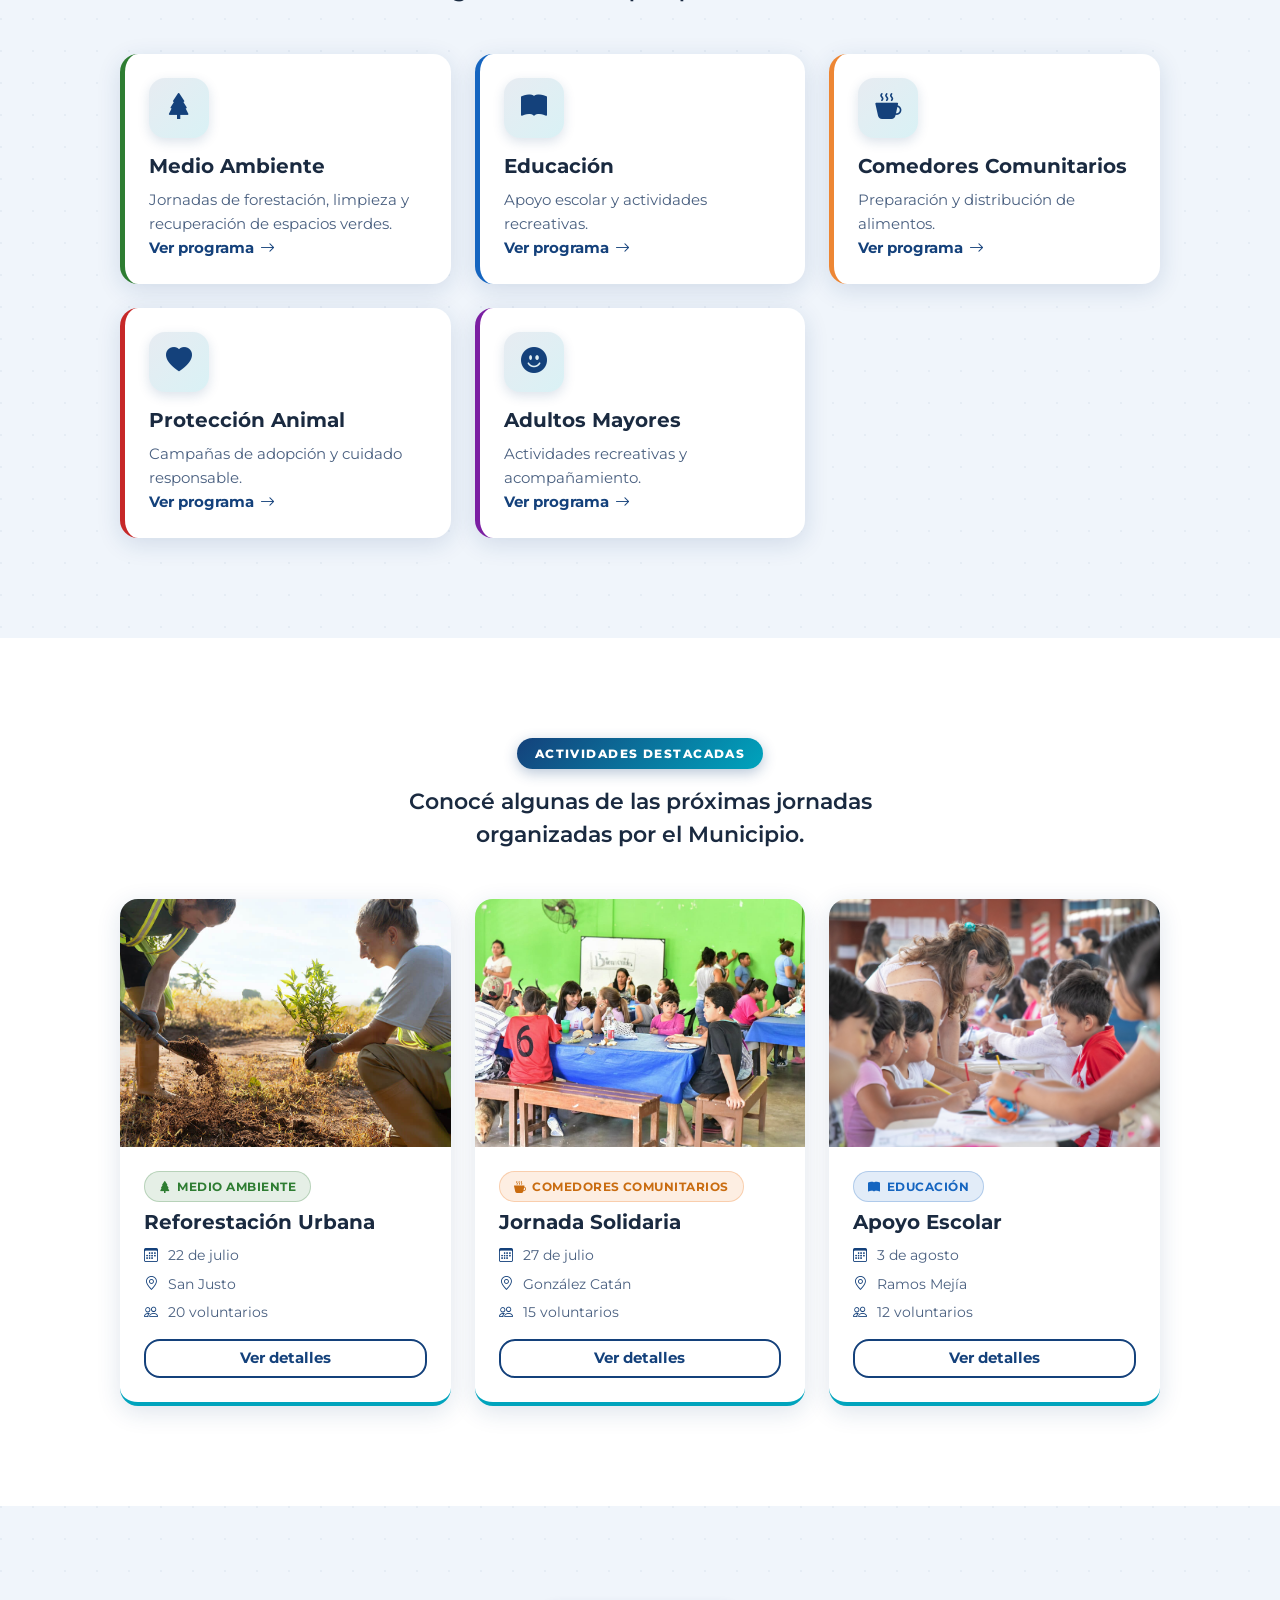
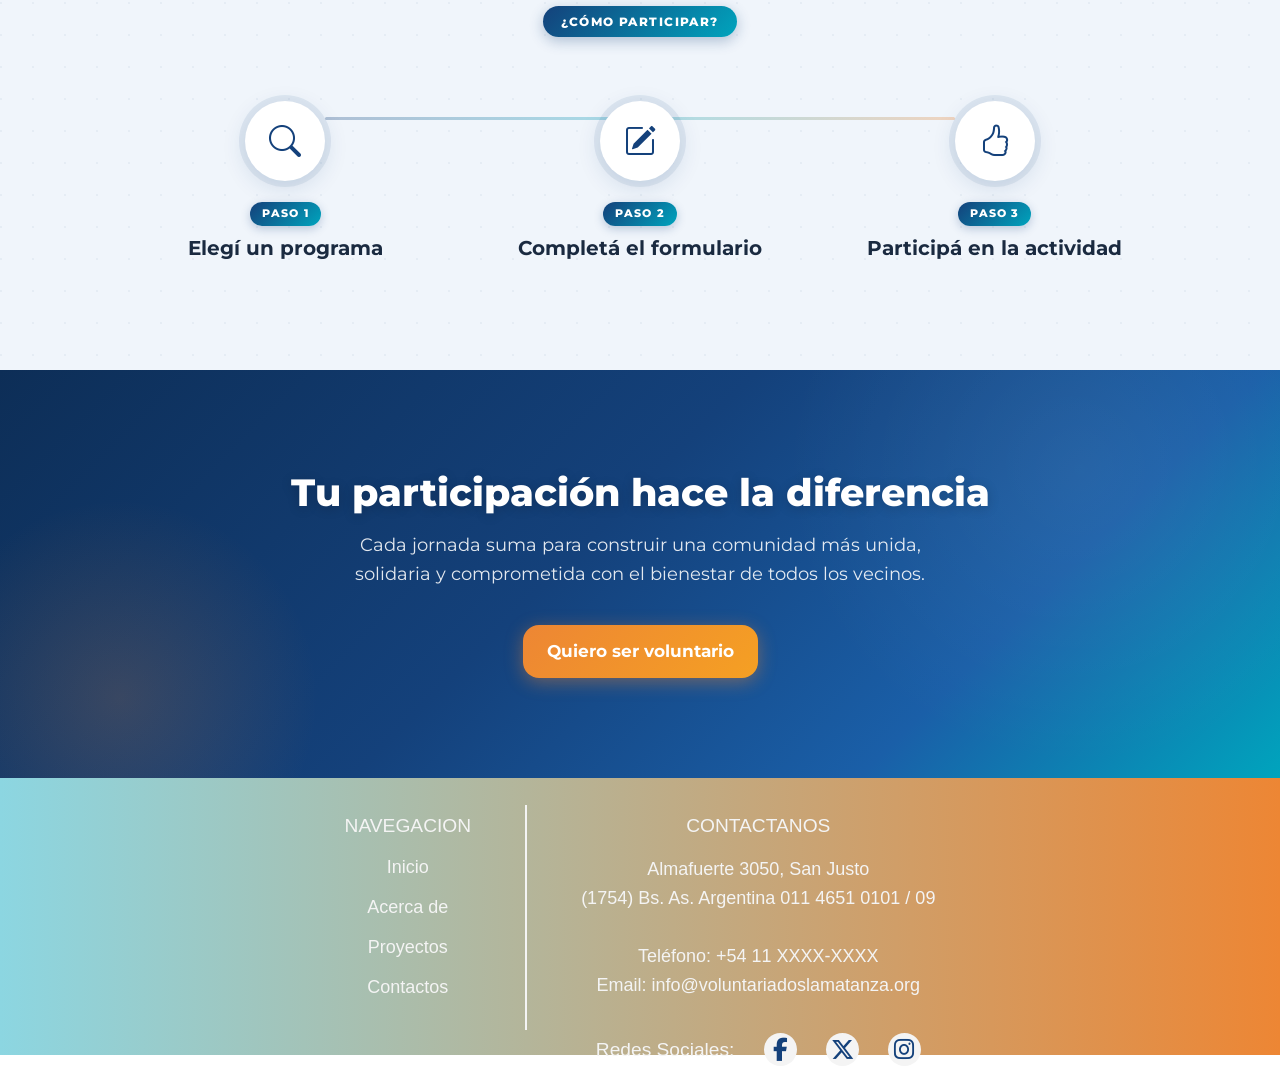
==== commit c99c58fa: "actualizacion links nav" ====
--- a/pages/index.html
+++ b/pages/index.html
@@ -36,16 +36,15 @@
             <ul class="header-nav-list">
                 <li><a href="./index.html">Inicio</a></li>
                 <li><a href="./map.html">Mapa</a></li>
-                <li><a href="#">Proyectos</a></li>
-                <li><a href="#">Contactos</a></li>
+                <li><a href="./programas.html">Proyectos</a></li>
             </ul>
         </nav>
         <div class="header-user">
             <div class="header-user-actions">
-                <a href="#" class="login">Iniciar sesión</a>
+                <a href="./login.html" class="login">Iniciar sesión</a>
             </div>
             <div class="header-user-actions">
-                <a href="#" class="signup">Registrarse</a>
+                <a href="./registro.html" class="signup">Registrarse</a>
             </div>
         </div>
     </header>
--- a/css/globals/globalStyles.css
+++ b/css/globals/globalStyles.css
@@ -4,11 +4,15 @@
     height: 100vh;
     font-size: 100%;
 }
+
 a {
     color: var(--color-texto);
     text-decoration: none;
 }
-
+a:hover{
+    color: var(--color-principal);
+    transition: color 0.2s ease;
+}
 :root {
     --color-texto: #f4f4f4;
     --color-fondo: #f4f4f4;
--- a/css/globals/footer.css
+++ b/css/globals/footer.css
@@ -1,8 +1,104 @@
 .footer {
     background: linear-gradient(to right, var(--color-terciarioDegradado), var(--color-secundario));
     color: var(--color-texto);
-    padding: 1rem;
+    padding: 1.5em;
     display: flex;
-    justify-content: space-between;
+    justify-content: center;
     align-items: center;
+    height: auto;
+    padding-bottom: 0.5em;
+}
+.footer-titulo {
+    font-family: "Platform-Medium", sans-serif;
+    font-size: 1.2rem;
+}
+.footer-links {
+    display: flex;
+    flex-direction: column;
+    align-items: center;
+    padding: 0.5em 3em 0.5em 1em;
+    border-right: 1px solid var(--color-texto);
+    gap: 1rem;
+    height: 12.5em;
+    margin-bottom: 1rem;
+}
+
+.footer-links-list {
+    list-style: none;
+    display: flex;
+    flex-direction: column;
+    align-items: center;
+    padding: 0;
+    margin: 0;
+}
+
+.footer-links-list li {
+    margin-bottom: 0.7rem;
+}
+
+.footer-contacto {
+    height: 12.5em;
+    width: auto;
+    display: flex;
+    flex-direction: column;
+    align-items: center;
+    padding: 0.5em 1em 0.5em 3em;
+    border-left: 1px solid var(--color-texto);
+    gap: 1em;
+    margin-bottom: 1rem;
+}
+
+.footer-contacto-social {
+    width: 100%;
+    display: flex;
+    justify-content: space-around;
+    align-items: center;
+}
+
+.footer-contacto-social a i {
+    padding: 0.3em;
+    width: 1.4em;
+    height: 1.4em;
+    font-size: 1.3em;
+    border-radius: 100%;
+    display: flex;
+    justify-content: center;
+    align-items: center;
+    color: var(--color-principal);
+    background-color: var(--color-texto);
+}
+
+.footer-contacto-social a i:hover {
+    color: var(--color-texto);
+    background-color: var(--color-secundario);
+}
+
+.footer-contacto-info {
+    text-align: center;
+}
+
+@media (max-width: 480px) {
+    .footer {
+        flex-direction: column;
+        height: auto;
+        padding: 1em;
+        font-size: 1.1em;
+    }
+    .footer-titulo{
+        font-size: 1.2rem;
+    }
+    .footer-links {
+        border-right: none;
+        border-bottom: 1px solid var(--color-texto);
+        width: 90%;
+        height: auto;
+        padding: 1em;
+        margin: 1em 0;
+    }
+    .footer-contacto {
+        border-left: none;
+        width: 100%;
+        height: auto;
+        padding: 1em 2em;
+    }
 }
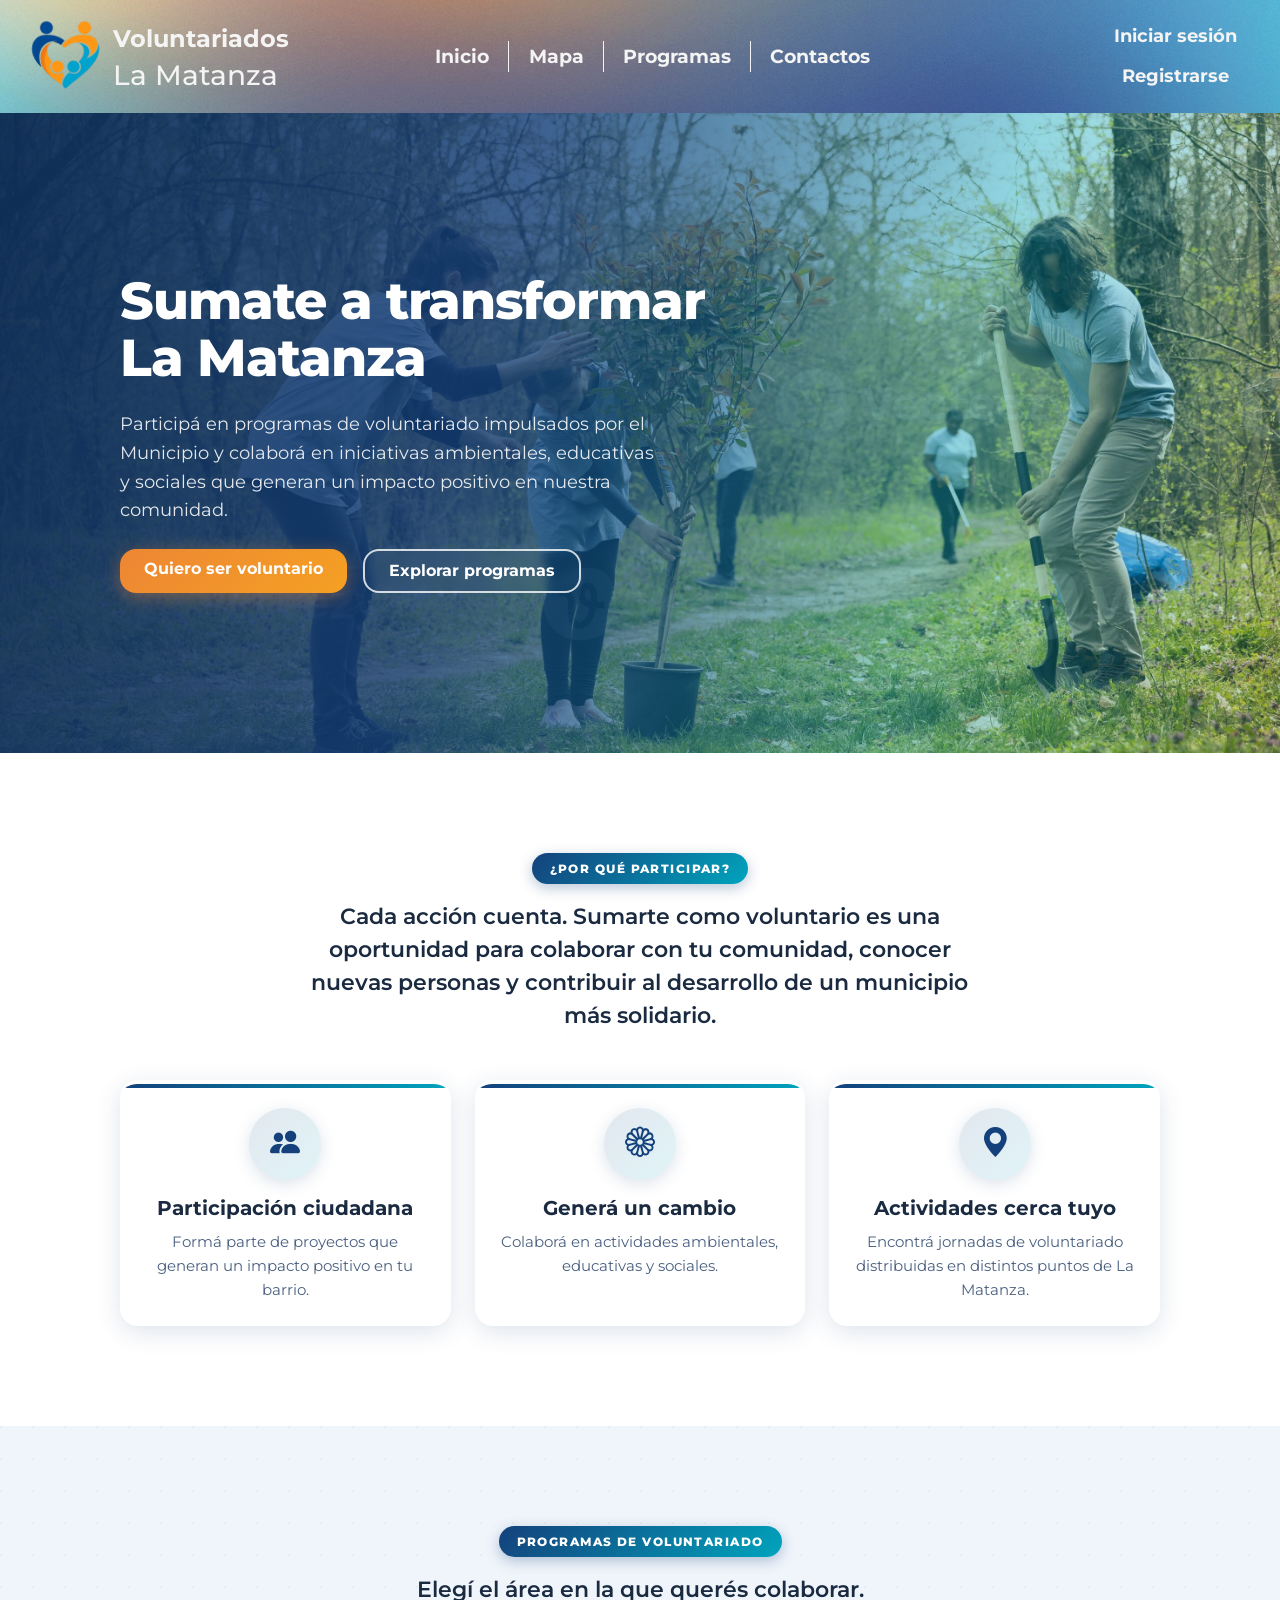
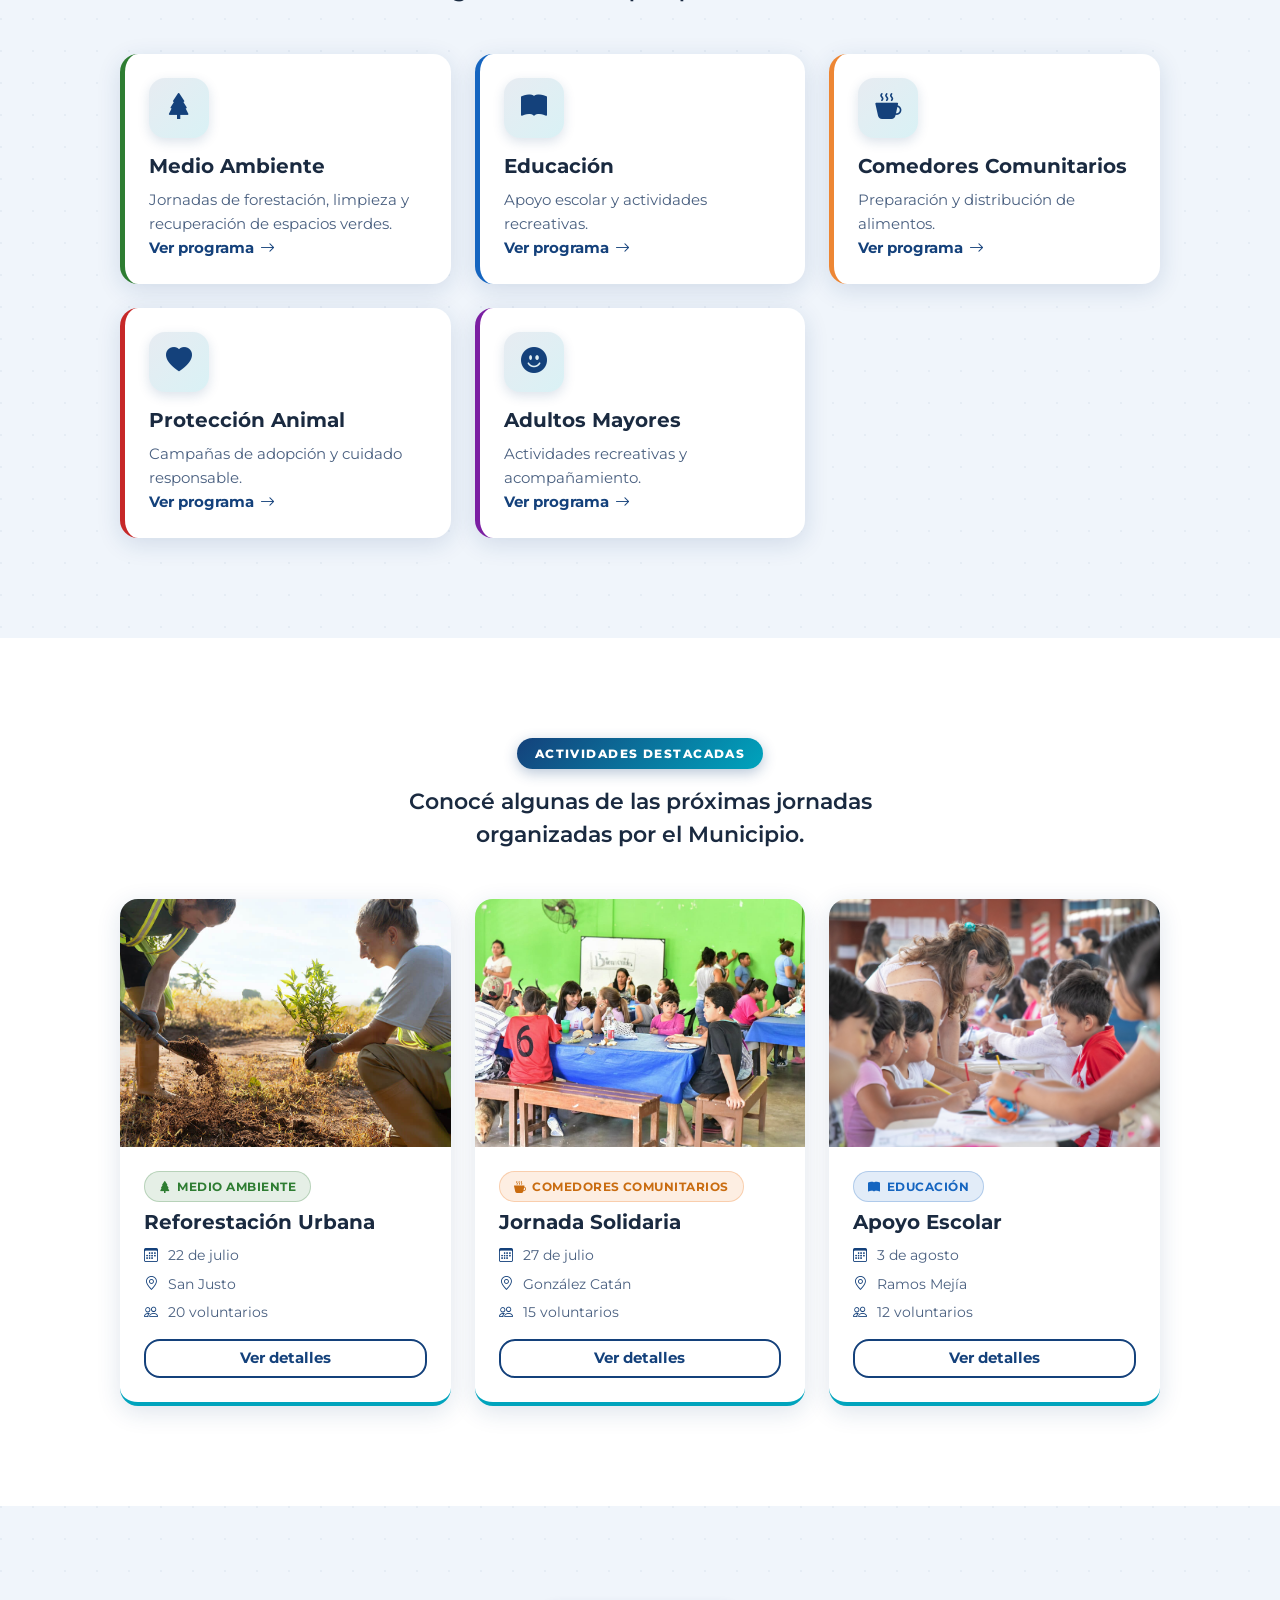
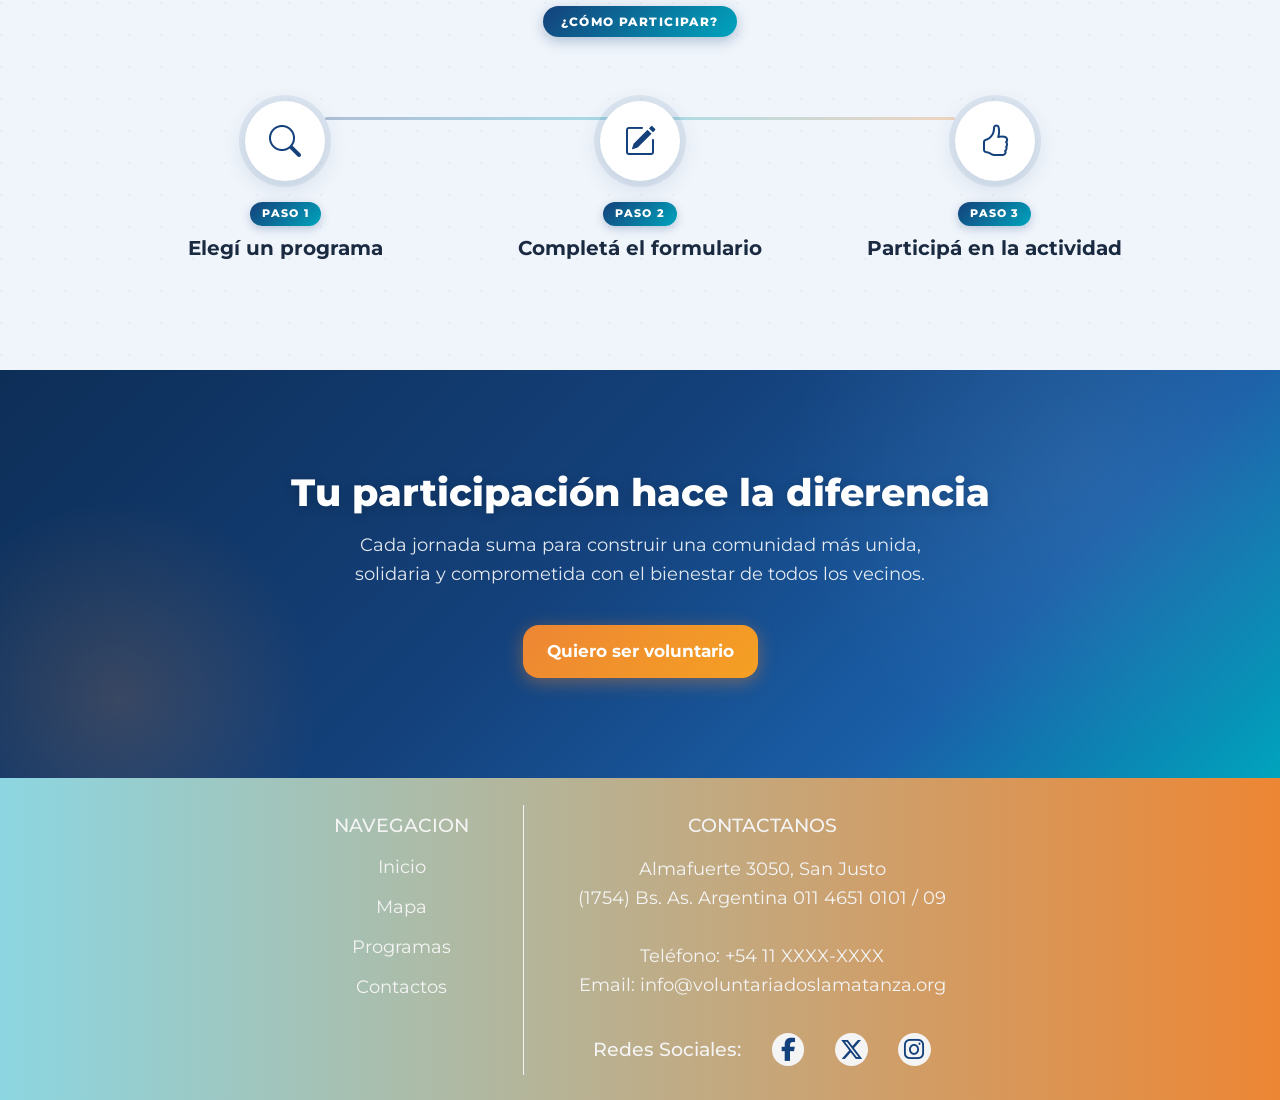
==== commit 3aa40696: "Links y estilos unificados" ====
--- a/pages/index.html
+++ b/pages/index.html
@@ -19,9 +19,9 @@
     <link rel="stylesheet" href="https://cdnjs.cloudflare.com/ajax/libs/font-awesome/6.5.1/css/all.min.css">
     <link rel="stylesheet" href="../css/globals/globalStyles.css">
     <link rel="stylesheet" href="../css/homePage.css">
-    <link rel="stylesheet" href="../css/globals/header.css">
     <link rel="stylesheet" href="../css/globals/footer.css">
     <link rel="stylesheet" href="../css/listaProgramas.css">
+    <link rel="stylesheet" href="../css/globals/header.css">
     <title>Voluntariados La Matanza</title>
 </head>
 
@@ -36,15 +36,16 @@
             <ul class="header-nav-list">
                 <li><a href="./index.html">Inicio</a></li>
                 <li><a href="./map.html">Mapa</a></li>
-                <li><a href="./programas.html">Proyectos</a></li>
+                <li><a href="./programas.html">Programas</a></li>
+                <li><a href="#">Contactos</a></li>
             </ul>
         </nav>
         <div class="header-user">
             <div class="header-user-actions">
-                <a href="./login.html" class="login">Iniciar sesión</a>
+                <a href="#" class="login">Iniciar sesión</a>
             </div>
             <div class="header-user-actions">
-                <a href="./registro.html" class="signup">Registrarse</a>
+                <a href="#" class="signup">Registrarse</a>
             </div>
         </div>
     </header>
@@ -338,9 +339,9 @@
         <div class="footer-links">
             <h2 class="footer-titulo">NAVEGACION</h2>
             <ul class="footer-links-list">
-                <li><a href="#">Inicio</a></li>
-                <li><a href="#">Acerca de</a></li>
-                <li><a href="#">Proyectos</a></li>
+                <li><a href="./index.html">Inicio</a></li>
+                <li><a href="./map.html">Mapa</a></li>
+                <li><a href="./programas.html">Programas</a></li>
                 <li><a href="#">Contactos</a></li>
             </ul>
         </div>
--- a/css/globals/globalStyles.css
+++ b/css/globals/globalStyles.css
@@ -1,8 +1,10 @@
 body {
-    font-family: "Platform-Regular", sans-serif;
+    font-family:  'Montserrat', sans-serif;
     color: var(--color-texto);
     height: 100vh;
-    font-size: 100%;
+    font-size: 18px;
+    line-height: 1.6;
+
 }
 
 a {
--- a/css/globals/footer.css
+++ b/css/globals/footer.css
@@ -4,12 +4,11 @@
     padding: 1.5em;
     display: flex;
     justify-content: center;
-    align-items: center;
     height: auto;
     padding-bottom: 0.5em;
 }
 .footer-titulo {
-    font-family: "Platform-Medium", sans-serif;
+    font-family: 'Montserrat', sans-serif;
     font-size: 1.2rem;
 }
 .footer-links {
@@ -17,9 +16,8 @@
     flex-direction: column;
     align-items: center;
     padding: 0.5em 3em 0.5em 1em;
-    border-right: 1px solid var(--color-texto);
     gap: 1rem;
-    height: 12.5em;
+    height: 100%;
     margin-bottom: 1rem;
 }
 
@@ -37,7 +35,7 @@
 }
 
 .footer-contacto {
-    height: 12.5em;
+    height: 100%;
     width: auto;
     display: flex;
     flex-direction: column;
--- a/css/globals/header.css
+++ b/css/globals/header.css
@@ -30,7 +30,7 @@
     height: 100%;
 }
 .header-logo-text {
-    font-family: "Platform-Bold", sans-serif;
+    font-family:  'Montserrat', sans-serif;
 }
 .nav-toggle {
     display: none;
@@ -49,6 +49,7 @@
     list-style: none;
     font-size: 1.2rem;
     gap: 1em;
+    margin-bottom: 0;
 }
 .header-nav-list li {
     width: auto;
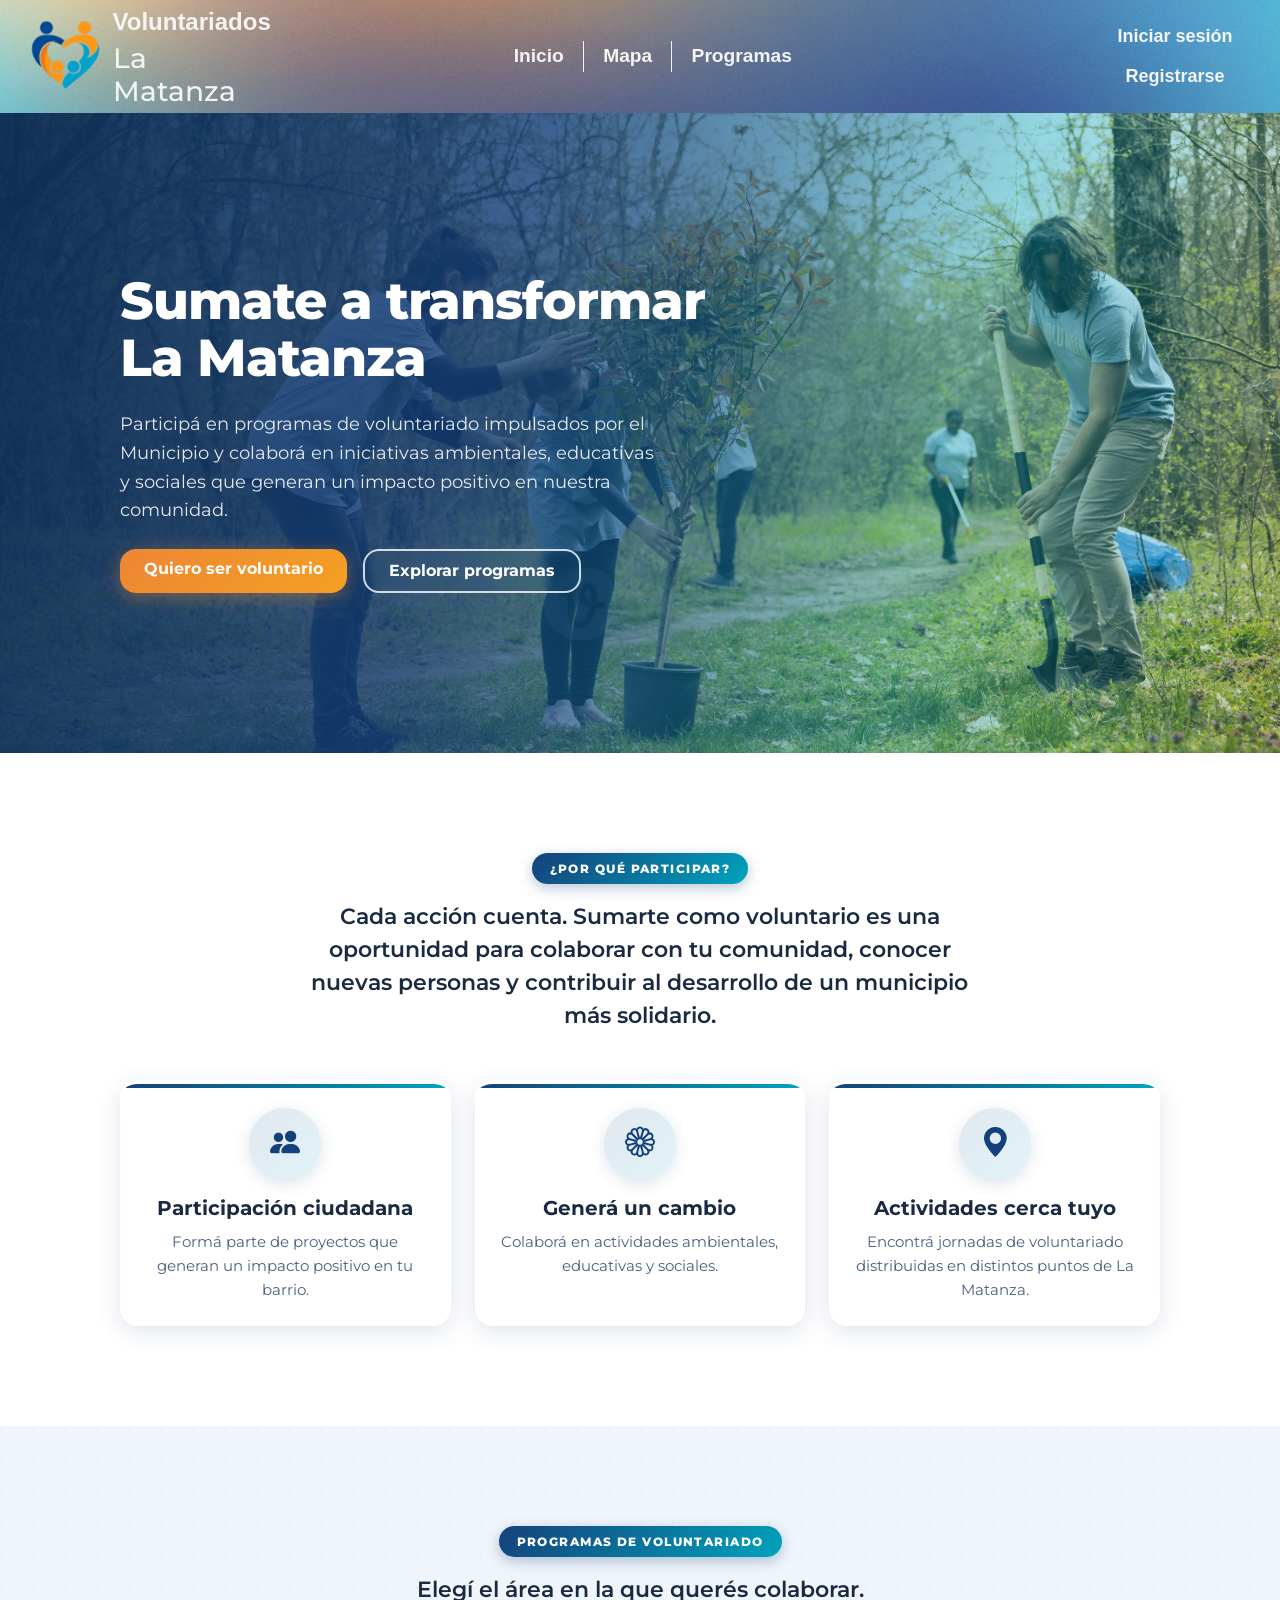
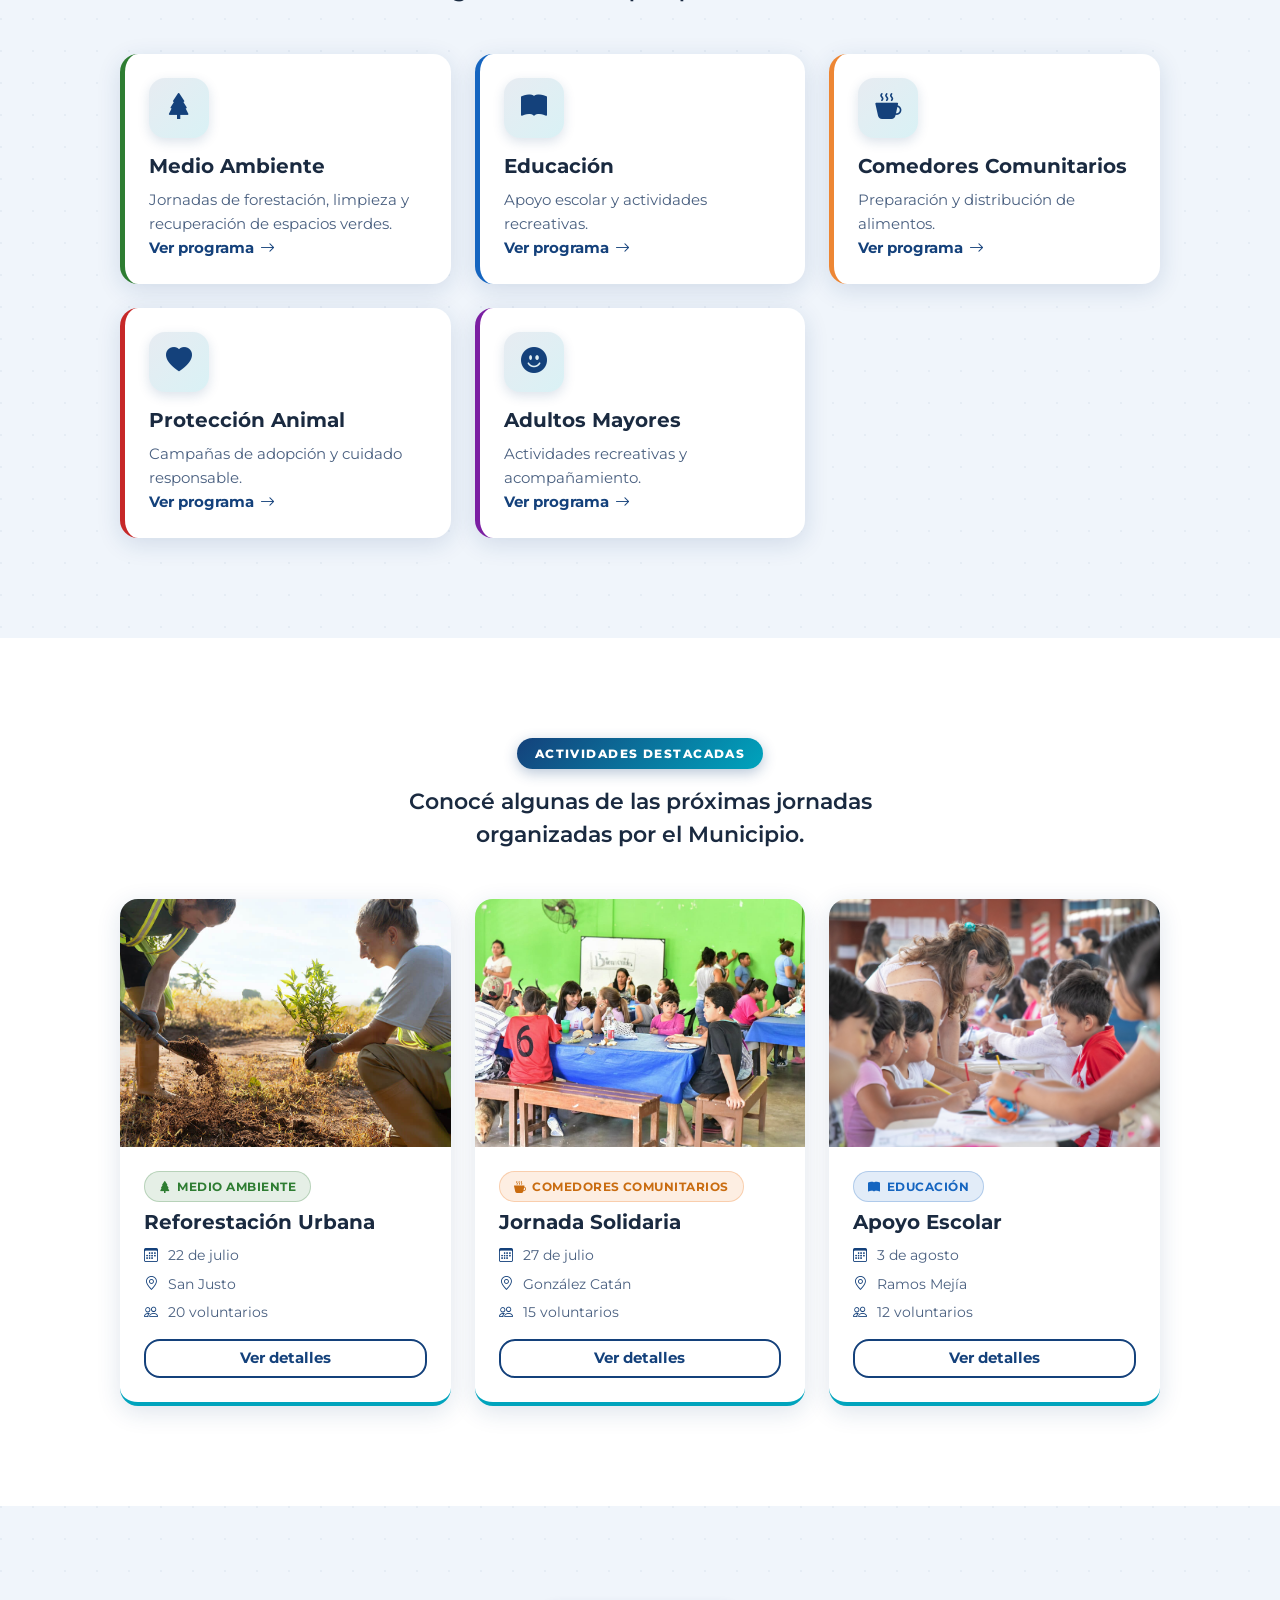
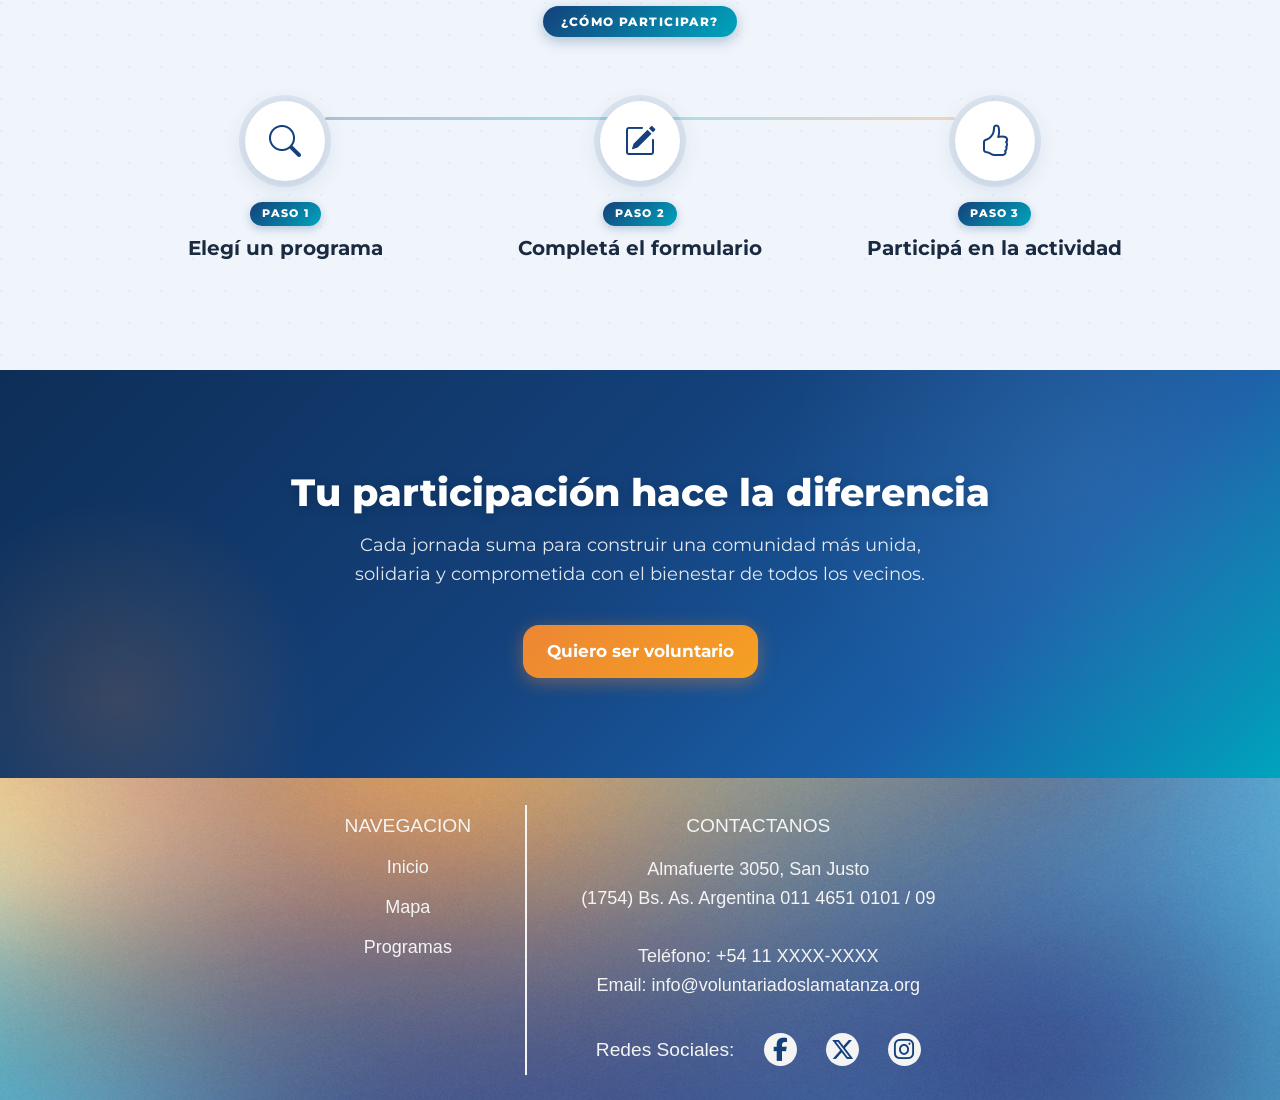
==== commit 57204c8a: "Header y footer arreglados" ====
--- a/pages/index.html
+++ b/pages/index.html
@@ -19,9 +19,10 @@
     <link rel="stylesheet" href="https://cdnjs.cloudflare.com/ajax/libs/font-awesome/6.5.1/css/all.min.css">
     <link rel="stylesheet" href="../css/globals/globalStyles.css">
     <link rel="stylesheet" href="../css/homePage.css">
+    <link rel="stylesheet" href="../css/globals/header.css">
     <link rel="stylesheet" href="../css/globals/footer.css">
     <link rel="stylesheet" href="../css/listaProgramas.css">
-    <link rel="stylesheet" href="../css/globals/header.css">
+    <script src="../js/auth.js" defer></script>
     <title>Voluntariados La Matanza</title>
 </head>
 
@@ -37,15 +38,14 @@
                 <li><a href="./index.html">Inicio</a></li>
                 <li><a href="./map.html">Mapa</a></li>
                 <li><a href="./programas.html">Programas</a></li>
-                <li><a href="#">Contactos</a></li>
             </ul>
         </nav>
         <div class="header-user">
             <div class="header-user-actions">
-                <a href="#" class="login">Iniciar sesión</a>
+                <a href="./login.html" class="login">Iniciar sesión</a>
             </div>
             <div class="header-user-actions">
-                <a href="#" class="signup">Registrarse</a>
+                <a href="./registro.html" class="signup">Registrarse</a>
             </div>
         </div>
     </header>
@@ -331,7 +331,7 @@
         Cada jornada suma para construir una comunidad más unida, solidaria y comprometida
         con el bienestar de todos los vecinos.
       </p>
-      <a href="#" class="btn btn-accent-vlm btn-lg rounded-4 px-4">Quiero ser voluntario</a>
+      <a href="./programas.html" class="btn btn-accent-vlm btn-lg rounded-4 px-4">Quiero ser voluntario</a>
     </div>
   </section>
     </main>
@@ -342,7 +342,6 @@
                 <li><a href="./index.html">Inicio</a></li>
                 <li><a href="./map.html">Mapa</a></li>
                 <li><a href="./programas.html">Programas</a></li>
-                <li><a href="#">Contactos</a></li>
             </ul>
         </div>
         <div class="footer-contacto">
--- a/css/globals/globalStyles.css
+++ b/css/globals/globalStyles.css
@@ -1,10 +1,8 @@
 body {
-    font-family:  'Montserrat', sans-serif;
+    font-family: "Platform-Regular", sans-serif;
     color: var(--color-texto);
     height: 100vh;
     font-size: 18px;
-    line-height: 1.6;
-
 }
 
 a {
--- a/css/globals/header.css
+++ b/css/globals/header.css
@@ -30,7 +30,7 @@
     height: 100%;
 }
 .header-logo-text {
-    font-family:  'Montserrat', sans-serif;
+    font-family: "Platform-Bold", sans-serif;
 }
 .nav-toggle {
     display: none;
--- a/css/globals/footer.css
+++ b/css/globals/footer.css
@@ -1,5 +1,5 @@
 .footer {
-    background: linear-gradient(to right, var(--color-terciarioDegradado), var(--color-secundario));
+    background: url('/img/header-2025.jpg')center center/cover no-repeat;
     color: var(--color-texto);
     padding: 1.5em;
     display: flex;
@@ -8,7 +8,7 @@
     padding-bottom: 0.5em;
 }
 .footer-titulo {
-    font-family: 'Montserrat', sans-serif;
+    font-family: "Platform-Medium", sans-serif;
     font-size: 1.2rem;
 }
 .footer-links {
@@ -16,8 +16,9 @@
     flex-direction: column;
     align-items: center;
     padding: 0.5em 3em 0.5em 1em;
+    border-right: 1px solid var(--color-texto);
     gap: 1rem;
-    height: 100%;
+    height: auto;
     margin-bottom: 1rem;
 }
 
@@ -35,7 +36,7 @@
 }
 
 .footer-contacto {
-    height: 100%;
+    height: auto;
     width: auto;
     display: flex;
     flex-direction: column;
